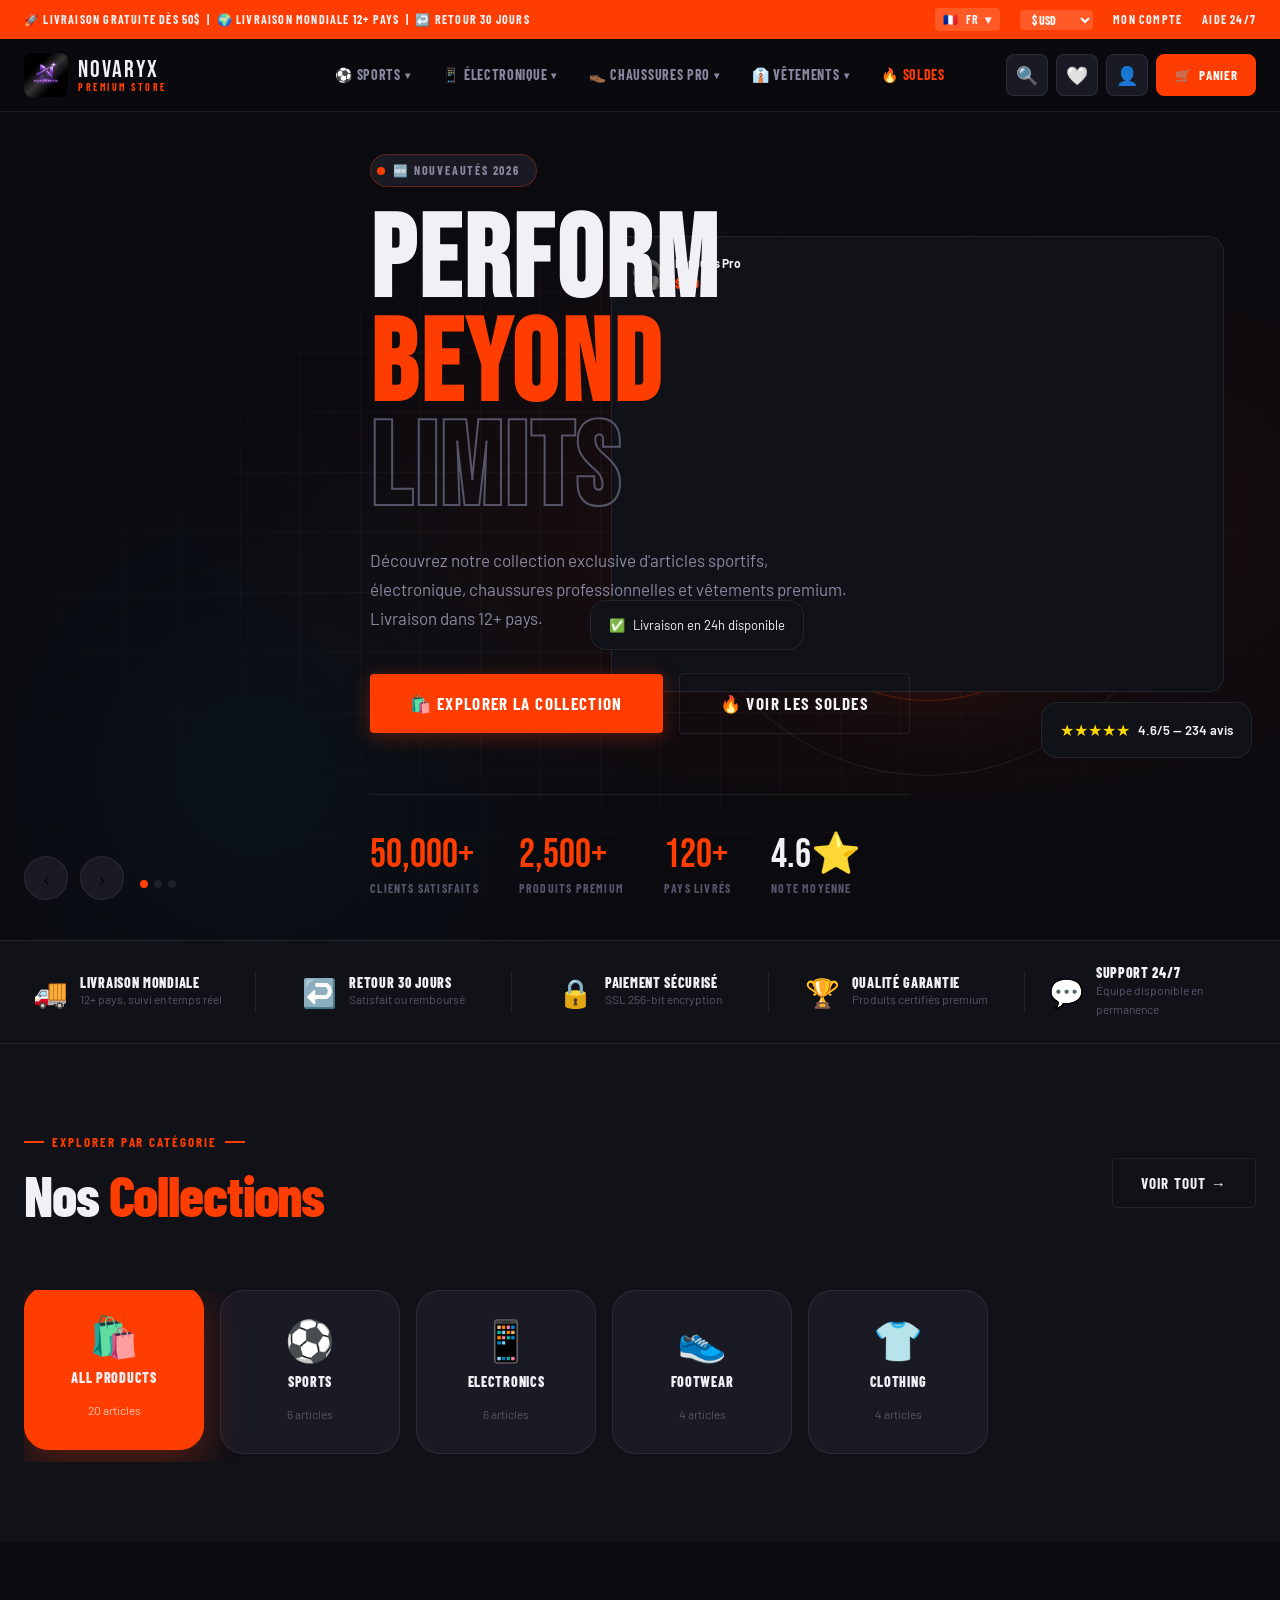
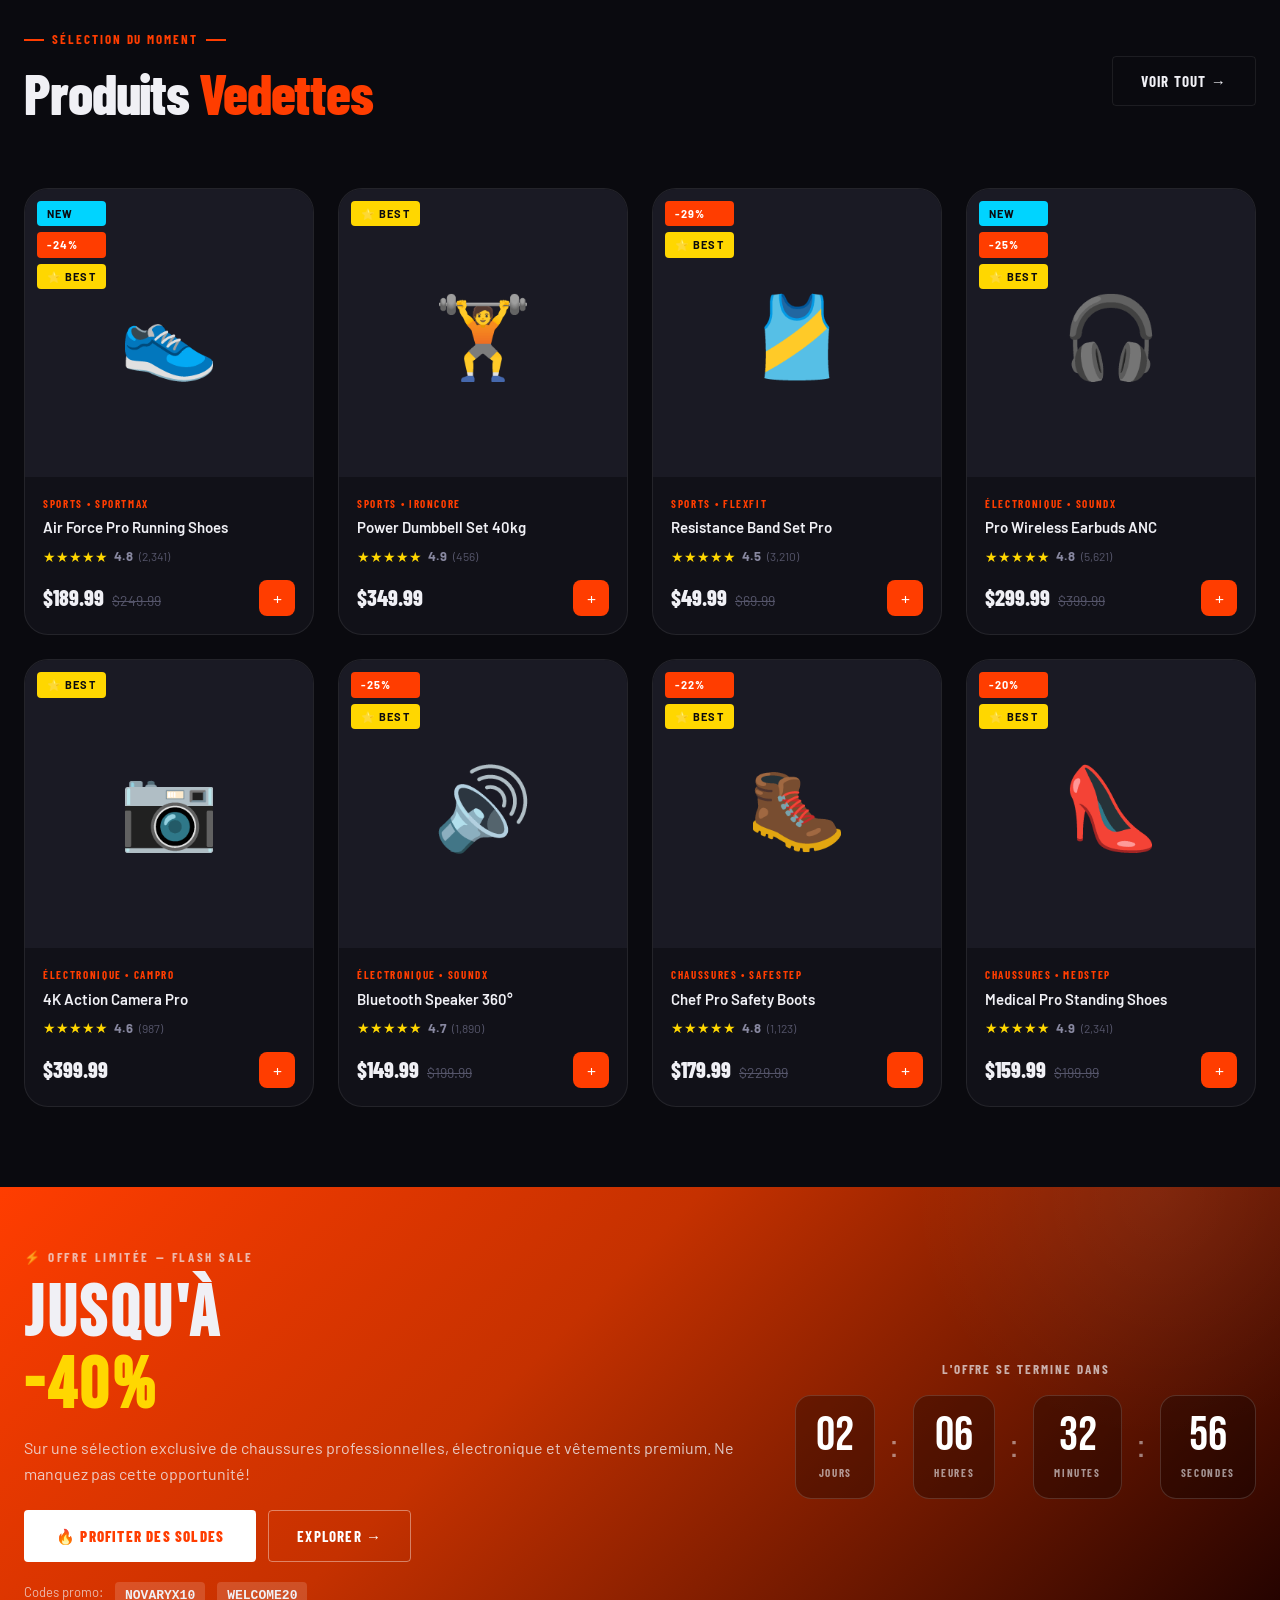
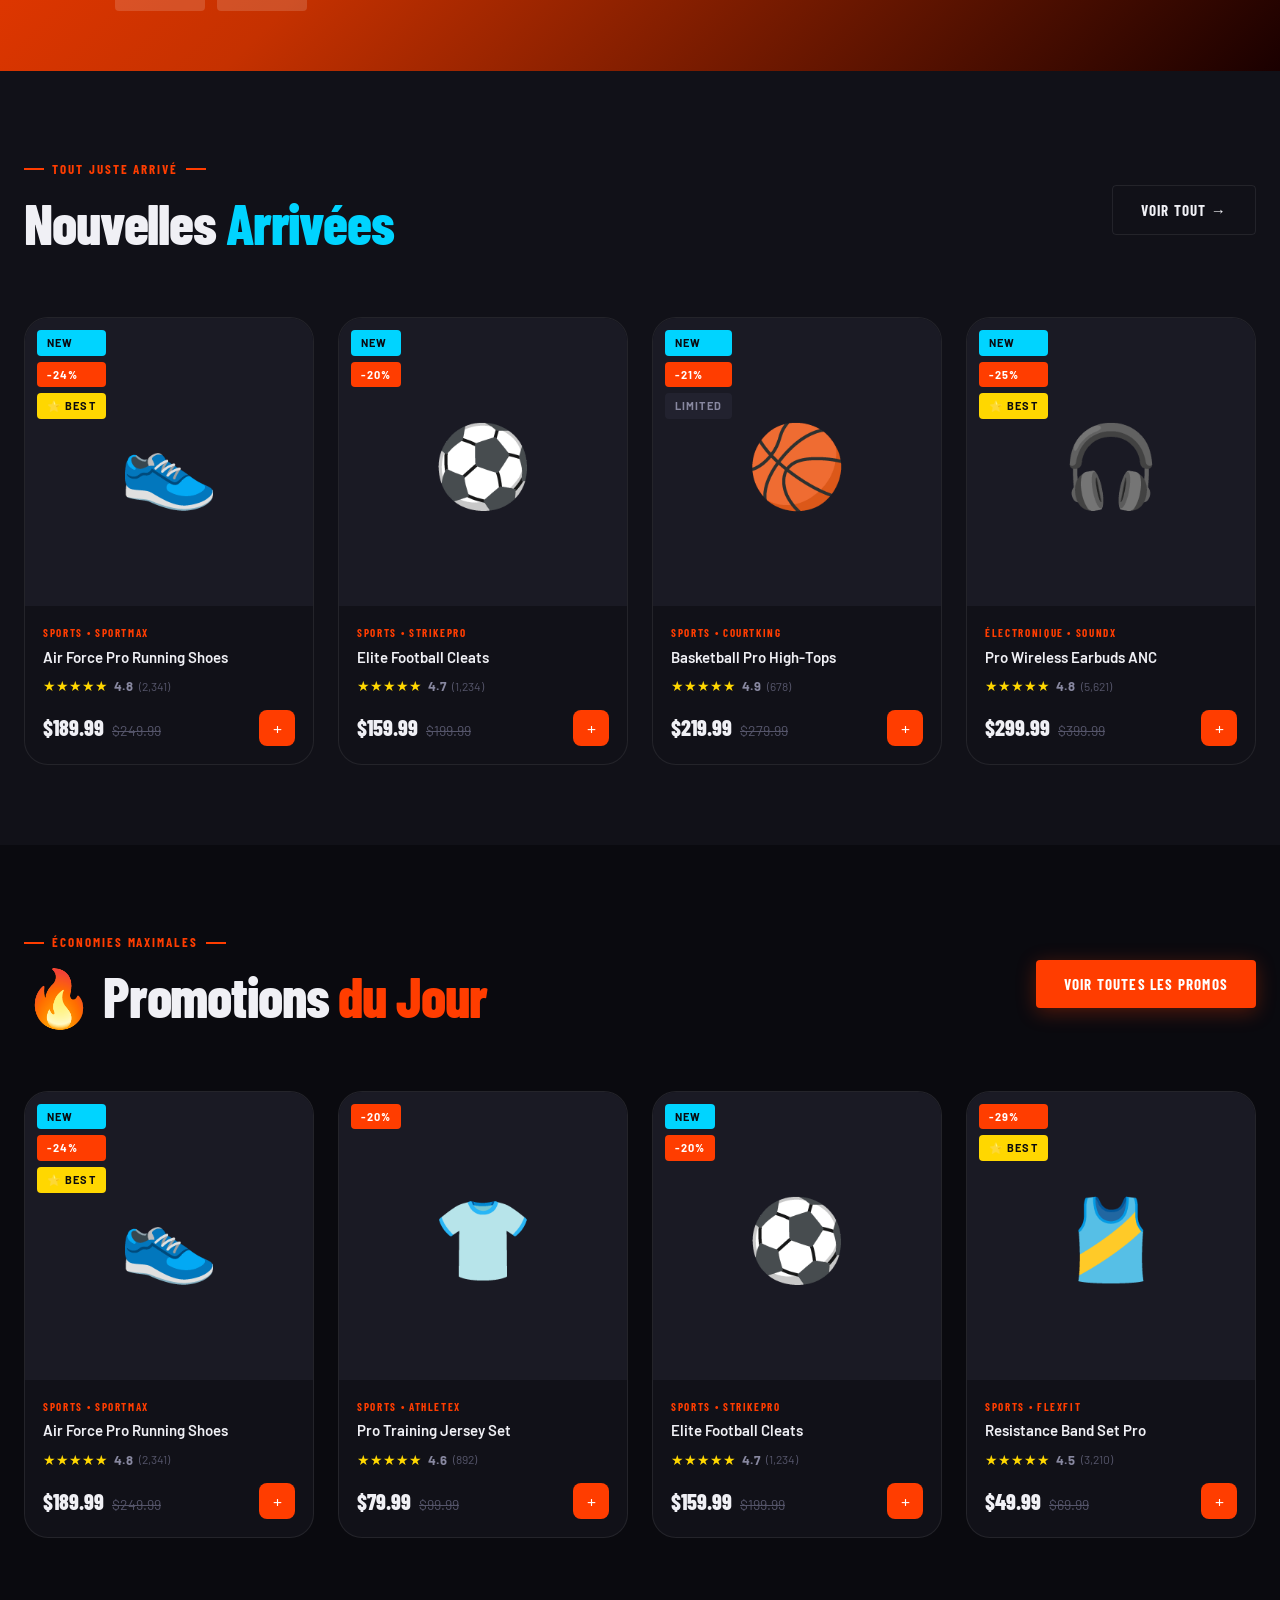
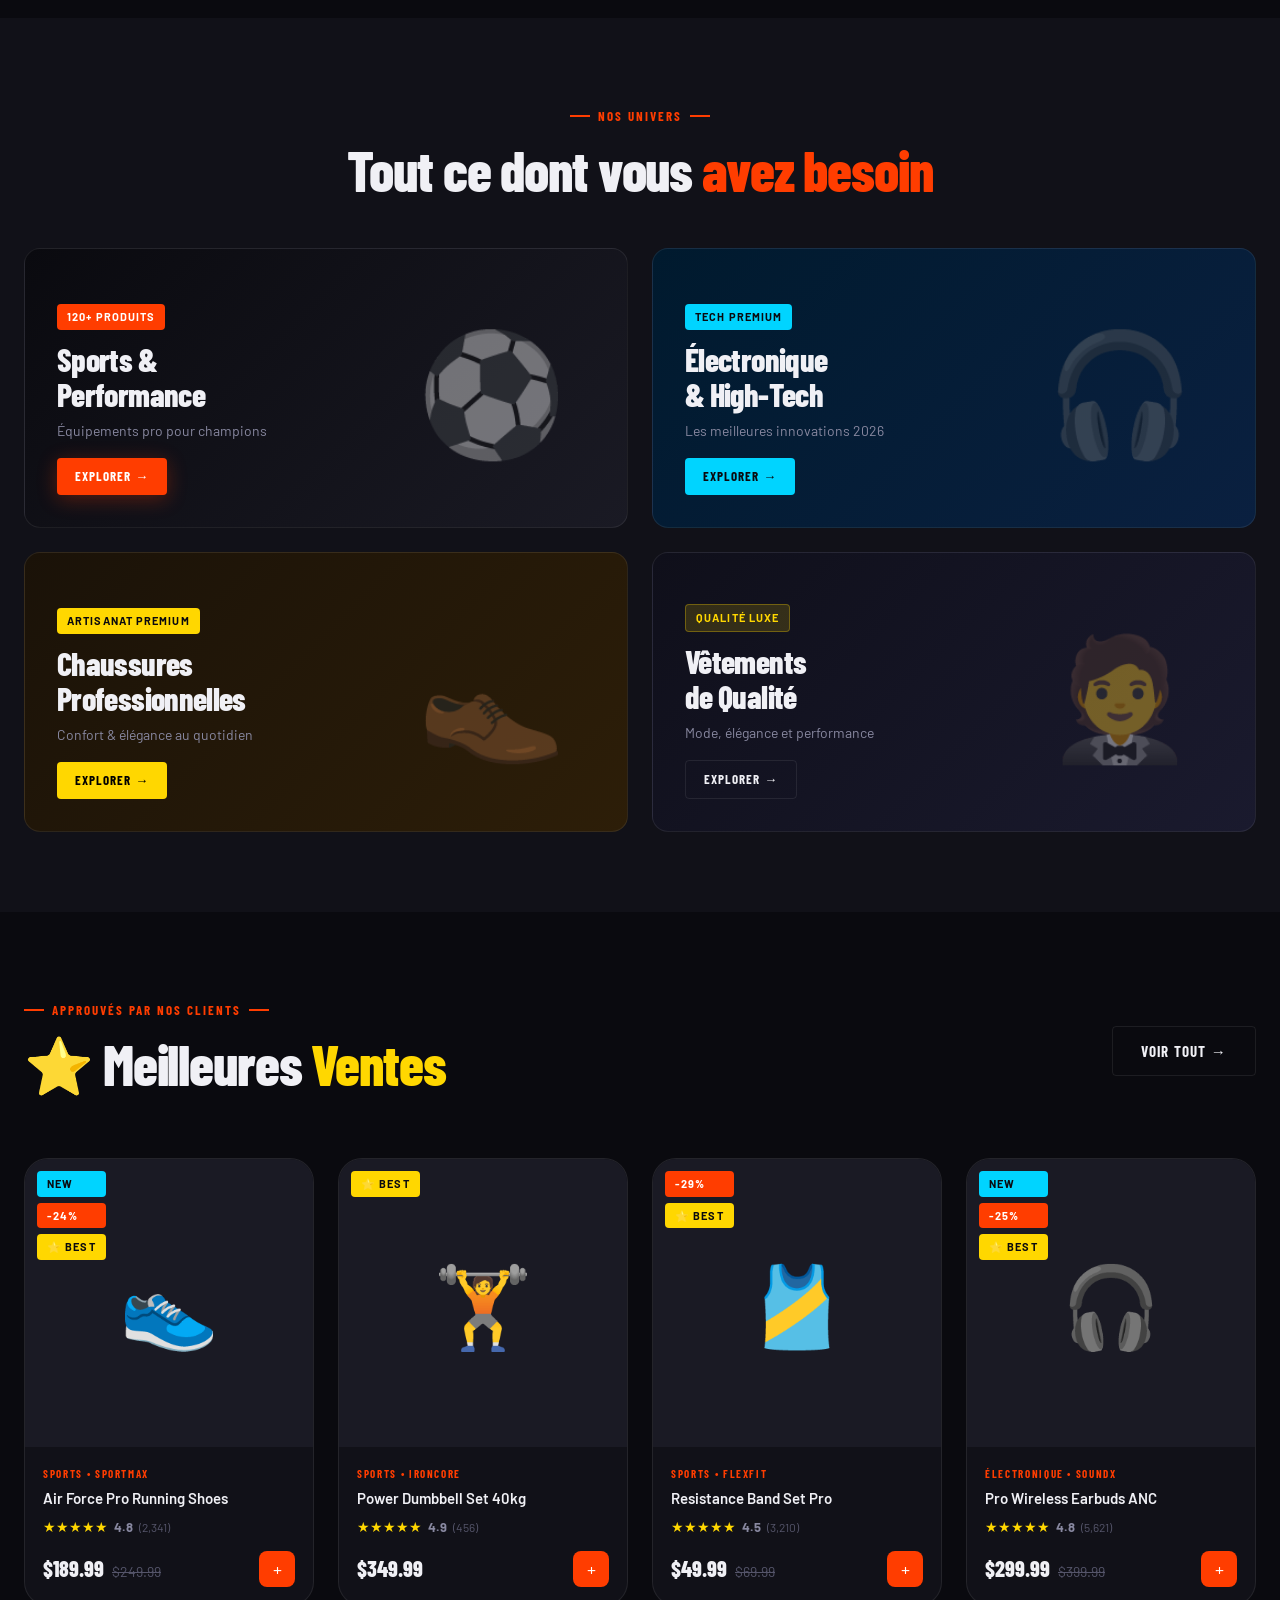
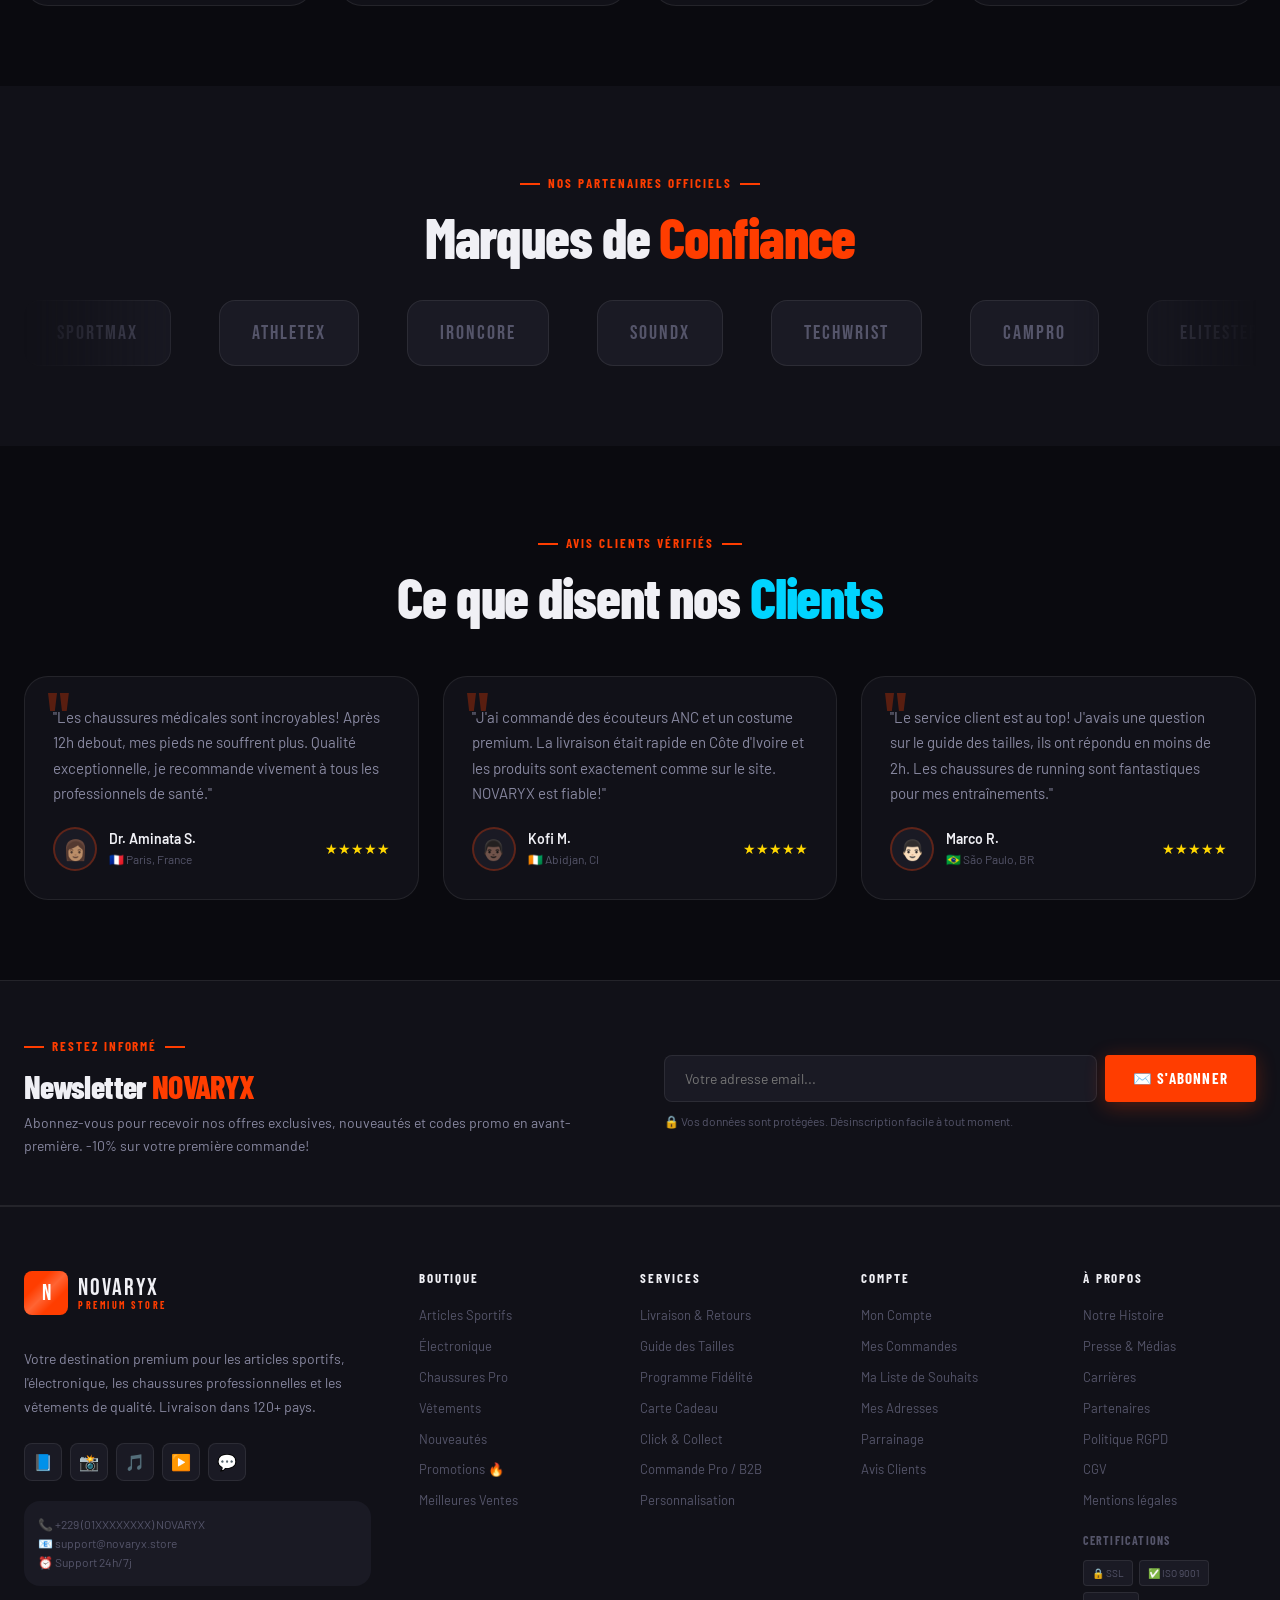
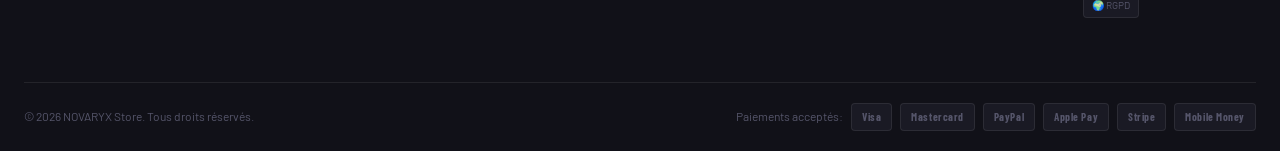
==== index.html @ 26e00777 "premier commit" ====
<!DOCTYPE html>
<html lang="fr">
<head>
  <meta charset="UTF-8">
  <meta name="viewport" content="width=device-width, initial-scale=1.0">
  <title>NOVARYX Store | Sports • Électronique • Chaussures Pro • Mode Premium</title>
  <meta name="description" content="NOVARYX Store - Articles sportifs, électronique, chaussures professionnelles et vêtements de qualité. Livraison mondiale 120+ pays.">
  <link rel="stylesheet" href="css/main.css">
  <link rel="stylesheet" href="css/header.css">
  <link rel="stylesheet" href="css/home.css">
  <link rel="stylesheet" href="css/product.css">
</head>
<body>

<div class="topbar">
  <div class="container">
    <div class="topbar-inner">
      <div class="topbar-left">
        <span>🚀 Livraison gratuite dès 50$ &nbsp;|&nbsp; 🌍 Livraison mondiale 12+ pays &nbsp;|&nbsp; ↩️ Retour 30 jours</span>
      </div>
      <div class="topbar-right">
        <div class="lang-selector" style="cursor:pointer;">
          <span>🇫🇷</span><span>FR</span><span>▾</span>
        </div>
        <select onchange="setCurrency(this.value)" style="background:rgba(255,255,255,0.15);border:none;color:white;font-family:var(--font-condensed);font-size:12px;font-weight:700;padding:2px 8px;border-radius:4px;cursor:pointer;outline:none;">
          <option value="USD">$ USD</option>
          <option value="EUR">€ EUR</option>
          <option value="GBP">£ GBP</option>
          <option value="XOF">CFA XOF</option>
          <option value="NGN">₦ NGN</option>
          <option value="CAD">CA$ CAD</option>
          <option value="AUD">A$ AUD</option>
          <option value="JPY">¥ JPY</option>
        </select>
        <a href="account.html">Mon compte</a>
        <a href="#">Aide 24/7</a>
      </div>
    </div>
  </div>
</div>

<header class="site-header">
  <div class="container">
    <div class="header-inner">
      <a href="index.html" class="logo">
        <div class="logo-icon"> <img src="navaryx-store.png" alt="logo de NOVARYX"></div>
        <div class="logo-text">
          <span class="logo-name">NOVARYX</span>
          <span class="logo-tagline">Premium Store</span>
        </div>
      </a>
      <nav class="main-nav">
        <div class="nav-item">
          <a href="shop.html?cat=sports" class="nav-link">⚽ Sports <span class="arrow">▾</span></a>
          <div class="mega-menu">
            <div class="mega-menu-grid">
              <div class="mega-menu-col">
                <h4>Chaussures Sport</h4>
                <ul>
                  <li><a href="shop.html?cat=sports&q=running">Running & Trail</a></li>
                  <li><a href="shop.html?cat=sports&q=football">Football / Soccer</a></li>
                  <li><a href="shop.html?cat=sports&q=basketball">Basketball</a></li>
                  <li><a href="shop.html?cat=sports&q=tennis">Tennis & Padel</a></li>
                </ul>
              </div>
              <div class="mega-menu-col">
                <h4>Équipements</h4>
                <ul>
                  <li><a href="shop.html?cat=sports&q=gym">Gym & Musculation</a></li>
                  <li><a href="shop.html?cat=sports&q=yoga">Yoga & Pilates</a></li>
                  <li><a href="shop.html?cat=sports&q=cycling">Cyclisme</a></li>
                  <li><a href="shop.html?cat=sports">Tout voir →</a></li>
                </ul>
              </div>
              <div class="mega-menu-featured">
                <span class="badge">NOUVEAU 2026</span>
                <h3>Collection Pro</h3>
                <p>Performance maximale pour champions</p>
                <a href="shop.html?cat=sports" class="btn btn-outline btn-sm" style="color:white;border-color:rgba(255,255,255,0.3);margin-top:10px;display:inline-flex;">Explorer →</a>
              </div>
            </div>
          </div>
        </div>
        <div class="nav-item">
          <a href="shop.html?cat=electronics" class="nav-link">📱 Électronique <span class="arrow">▾</span></a>
          <div class="mega-menu">
            <div class="mega-menu-grid">
              <div class="mega-menu-col">
                <h4>Audio Premium</h4>
                <ul>
                  <li><a href="shop.html?cat=electronics&q=earbuds">Écouteurs ANC</a></li>
                  <li><a href="shop.html?cat=electronics&q=headphones">Casques</a></li>
                  <li><a href="shop.html?cat=electronics&q=speaker">Enceintes BT</a></li>
                </ul>
              </div>
              <div class="mega-menu-col">
                <h4>High-Tech</h4>
                <ul>
                  <li><a href="shop.html?cat=electronics&q=smartwatch">Montres Connectées</a></li>
                  <li><a href="shop.html?cat=electronics&q=drone">Drones FPV</a></li>
                  <li><a href="shop.html?cat=electronics&q=gaming">Gaming</a></li>
                  <li><a href="shop.html?cat=electronics">Voir tout →</a></li>
                </ul>
              </div>
              <div class="mega-menu-featured" style="background:linear-gradient(135deg,#0a84ff,#00D4FF);">
                <span class="badge" style="background:white;color:#0a84ff;">HOT 🔥</span>
                <h3>Tech 2026</h3>
                <p>Les dernières innovations tech</p>
                <a href="shop.html?cat=electronics" class="btn btn-outline btn-sm" style="color:white;border-color:rgba(255,255,255,0.3);margin-top:10px;display:inline-flex;">Explorer →</a>
              </div>
            </div>
          </div>
        </div>
        <div class="nav-item">
          <a href="shop.html?cat=footwear" class="nav-link">👞 Chaussures Pro <span class="arrow">▾</span></a>
          <div class="mega-menu">
            <div class="mega-menu-grid">
              <div class="mega-menu-col">
                <h4>Professionnel</h4>
                <ul>
                  <li><a href="shop.html?cat=footwear&q=medical">Médical / Santé</a></li>
                  <li><a href="shop.html?cat=footwear&q=chef">Chef / Cuisine</a></li>
                  <li><a href="shop.html?cat=footwear&q=safety">Sécurité S1/S3</a></li>
                </ul>
              </div>
              <div class="mega-menu-col">
                <h4>Élégance & Business</h4>
                <ul>
                  <li><a href="shop.html?cat=footwear&q=oxford">Oxford & Derby</a></li>
                  <li><a href="shop.html?cat=footwear&q=loafer">Mocassins</a></li>
                  <li><a href="shop.html?cat=footwear">Voir tout →</a></li>
                </ul>
              </div>
              <div class="mega-menu-featured" style="background:linear-gradient(135deg,#8B7355,#5C4033);">
                <span class="badge" style="background:var(--gold);color:#000;">PREMIUM ✦</span>
                <h3>Cuir Authentique</h3>
                <p>Artisanat et qualité supérieure</p>
                <a href="shop.html?cat=footwear" class="btn btn-outline btn-sm" style="color:white;border-color:rgba(255,255,255,0.3);margin-top:10px;display:inline-flex;">Explorer →</a>
              </div>
            </div>
          </div>
        </div>
        <div class="nav-item">
          <a href="shop.html?cat=clothing" class="nav-link">👔 Vêtements <span class="arrow">▾</span></a>
          <div class="mega-menu">
            <div class="mega-menu-grid">
              <div class="mega-menu-col">
                <h4>Business & Formel</h4>
                <ul>
                  <li><a href="shop.html?cat=clothing&q=suit">Costumes Premium</a></li>
                  <li><a href="shop.html?cat=clothing&q=shirt">Chemises Business</a></li>
                  <li><a href="shop.html?cat=clothing&q=blazer">Blazers</a></li>
                </ul>
              </div>
              <div class="mega-menu-col">
                <h4>Sport & Casual</h4>
                <ul>
                  <li><a href="shop.html?cat=clothing&q=hoodie">Hoodies Cashmere</a></li>
                  <li><a href="shop.html?cat=clothing&q=jacket">Vestes Techniques</a></li>
                  <li><a href="shop.html?cat=clothing">Voir tout →</a></li>
                </ul>
              </div>
              <div class="mega-menu-featured" style="background:linear-gradient(135deg,#1a1a2e,#16213e);">
                <span class="badge" style="background:rgba(255,215,0,0.2);color:gold;border:1px solid gold;">LUXE ✦</span>
                <h3>Mode Haute Gamme</h3>
                <p>Matériaux nobles, finitions parfaites</p>
                <a href="shop.html?cat=clothing" class="btn btn-outline btn-sm" style="color:white;border-color:rgba(255,255,255,0.3);margin-top:10px;display:inline-flex;">Explorer →</a>
              </div>
            </div>
          </div>
        </div>
        <a href="shop.html?tag=sale" class="nav-link" style="color:var(--primary);">🔥 Soldes</a>
      </nav>
      <div class="header-actions">
        <button class="search-btn" id="open-search-btn" title="Rechercher">🔍</button>
        <a href="account.html" class="wishlist-btn" style="position:relative;" title="Favoris">
          🤍<span class="badge-count wishlist-count" style="display:none;background:var(--primary);">0</span>
        </a>
        <a href="account.html" class="account-btn" title="Mon compte">👤</a>
        <button class="cart-btn" id="open-cart-btn">
          🛒 <span>Panier</span>
          <span class="badge-count cart-count" style="display:none;background:white;color:var(--primary);">0</span>
        </button>
        <button class="mobile-toggle" id="mobile-toggle"><span></span><span></span><span></span></button>
      </div>
    </div>
  </div>
</header>

<div class="mobile-menu" id="mobile-menu">
  <nav class="mobile-nav">
    <a href="shop.html?cat=sports" class="mobile-nav-link">⚽ Sports</a>
    <a href="shop.html?cat=electronics" class="mobile-nav-link">📱 Électronique</a>
    <a href="shop.html?cat=footwear" class="mobile-nav-link">👞 Chaussures Pro</a>
    <a href="shop.html?cat=clothing" class="mobile-nav-link">👔 Vêtements</a>
    <a href="shop.html?tag=sale" class="mobile-nav-link" style="color:var(--primary);">🔥 Soldes</a>
    <div style="border-top:1px solid var(--border);margin:8px 0;padding-top:8px;">
      <a href="account.html" class="mobile-nav-link">👤 Mon compte</a>
      <a href="checkout.html" class="mobile-nav-link">🛒 Panier (<span class="cart-count">0</span>)</a>
    </div>
  </nav>
</div>

<div class="search-overlay" id="search-overlay">
  <div class="container">
    <div class="search-bar-inner">
      <div style="display:flex;align-items:center;justify-content:space-between;margin-bottom:16px;">
        <span style="font-family:var(--font-condensed);font-size:13px;font-weight:700;letter-spacing:0.1em;text-transform:uppercase;color:var(--text-muted);">Recherche rapide</span>
        <button id="close-search-btn" style="cursor:pointer;font-size:18px;color:var(--text-muted);">✕</button>
      </div>
      <div class="search-input-wrap">
        <span style="font-size:20px;">🔍</span>
        <input type="text" id="main-search-input" placeholder="Rechercher produits, marques, catégories..." autocomplete="off">
        <kbd style="padding:4px 8px;background:var(--surface-3);border-radius:4px;font-size:11px;color:var(--text-muted);">ESC</kbd>
      </div>
      <div class="search-tags">
        <span style="font-size:12px;color:var(--text-muted);">Tendances:</span>
        <span class="search-tag" onclick="triggerSearch('running')">Running</span>
        <span class="search-tag" onclick="triggerSearch('earbuds')">Earbuds ANC</span>
        <span class="search-tag" onclick="triggerSearch('suit')">Costume Premium</span>
        <span class="search-tag" onclick="triggerSearch('smartwatch')">Smartwatch</span>
        <span class="search-tag" onclick="triggerSearch('basketball')">Basketball</span>
      </div>
      <div id="search-results"></div>
    </div>
  </div>
</div>

<div class="cart-sidebar" id="cart-sidebar">
  <div class="cart-header">
    <h2>🛒 Mon Panier <span style="color:var(--text-muted);font-size:14px;font-weight:400;">(<span class="cart-count">0</span>)</span></h2>
    <button class="cart-close" id="close-cart-btn">✕</button>
  </div>
  <div class="cart-items" id="cart-items-container"></div>
  <div class="cart-footer">
    <div class="cart-total-row"><span class="cart-total-label">Sous-total</span><span class="cart-total-value cart-total-display">--</span></div>
    <div class="cart-total-row"><span class="cart-total-label">Livraison</span><span style="color:var(--success);font-weight:700;font-size:14px;">GRATUITE dès 50$</span></div>
    <div class="divider"></div>
    <div class="cart-total-row cart-grand-total"><span class="cart-total-label">Total estimé</span><span class="cart-total-value cart-total-display">--</span></div>
    <a href="checkout.html" class="btn btn-primary btn-full btn-lg">🔒 Passer la commande</a>
    <a href="shop.html" class="btn btn-ghost btn-full" style="text-align:center;margin-top:8px;">← Continuer les achats</a>
    <div style="display:flex;align-items:center;justify-content:center;gap:8px;margin-top:12px;">
      <span style="font-size:11px;color:var(--text-muted);">🔒 SSL Sécurisé</span>
      <span style="font-size:11px;color:var(--text-muted);">💳 Paiement sécurisé</span>
    </div>
  </div>
</div>
<div class="overlay" id="cart-overlay" style="z-index:999;"></div>
<div class="overlay" id="quickview-overlay" style="z-index:1001;">
  <div class="modal" id="quickview-modal" style="max-width:760px;position:relative;"></div>
</div>
<div class="toast-container" id="toast-container"></div>

<main>
<!-- HERO -->
<section class="hero">
  <div class="hero-bg"></div>
  <div class="hero-grid-bg"></div>
  <div class="container" style="position:relative;z-index:2;">
    <div class="hero-content">
      <div class="hero-eyebrow">
        <span class="dot"></span>
        <span id="hero-badge">🆕 Nouveautés 2026</span>
      </div>
      <h1 class="hero-title display-title" id="hero-title">
        PERFORM<br><span class="line-accent">BEYOND</span><br>
        <span class="line-outline">LIMITS</span>
      </h1>
      <p class="hero-desc" id="hero-desc">Découvrez notre collection exclusive d'articles sportifs, électronique, chaussures professionnelles et vêtements premium. Livraison dans 12+ pays.</p>
      <div class="hero-actions">
        <a href="shop.html" class="btn btn-primary btn-lg" id="hero-cta">🛍️ Explorer la Collection</a>
        <a href="shop.html?tag=sale" class="btn btn-outline btn-lg">🔥 Voir les Soldes</a>
      </div>
      <div class="hero-stats">
        <div class="hero-stat">
          <div class="hero-stat-num"><span data-count="50000">5000</span><span>+</span></div>
          <div class="hero-stat-label">Clients Satisfaits</div>
        </div>
        <div class="hero-stat">
          <div class="hero-stat-num"><span data-count="2500">250</span><span>+</span></div>
          <div class="hero-stat-label">Produits Premium</div>
        </div>
        <div class="hero-stat">
          <div class="hero-stat-num"><span data-count="120">12</span><span>+</span></div>
          <div class="hero-stat-label">Pays Livrés</div>
        </div>
        <div class="hero-stat">
          <div class="hero-stat-num">4.6<span>⭐</span></div>
          <div class="hero-stat-label">Note Moyenne</div>
        </div>
      </div>
    </div>
  </div>
  <div class="hero-visual">
    <div class="hero-product-showcase">
      <div class="hero-circle hero-circle-1"></div>
      <div class="hero-circle hero-circle-2"></div>
      <div class="hero-main-product" id="hero-emoji">👟</div>
      <div class="hero-floating-card" style="top:15%;right:8%;">
        <div style="display:flex;align-items:center;gap:10px;">
          <span style="font-size:28px;">🎧</span>
          <div>
            <div style="font-size:12px;font-weight:700;">Earbuds Pro</div>
            <div style="font-size:13px;color:var(--primary);font-family:var(--font-condensed);font-weight:800;">$299</div>
          </div>
        </div>
      </div>
      <div class="hero-floating-card" style="bottom:22%;right:4%;">
        <div style="display:flex;align-items:center;gap:8px;">
          <span style="color:var(--gold);">★★★★★</span>
          <span style="font-size:13px;font-weight:600;">4.6/5 — 234 avis</span>
        </div>
      </div>
      <div class="hero-floating-card" style="bottom:35%;left:2%;">
        <div style="display:flex;align-items:center;gap:8px;font-size:13px;">
          <span style="color:var(--success);">✅</span>
          <span>Livraison en 24h disponible</span>
        </div>
      </div>
    </div>
  </div>
  <!-- Hero nav buttons -->
  <button id="hero-prev" style="position:absolute;left:24px;bottom:40px;z-index:3;width:44px;height:44px;background:var(--surface-2);border:1px solid var(--border);border-radius:50%;cursor:pointer;font-size:20px;display:flex;align-items:center;justify-content:center;transition:var(--transition);" onmouseover="this.style.background='var(--primary)'" onmouseout="this.style.background='var(--surface-2)'">‹</button>
  <button id="hero-next" style="position:absolute;left:80px;bottom:40px;z-index:3;width:44px;height:44px;background:var(--surface-2);border:1px solid var(--border);border-radius:50%;cursor:pointer;font-size:20px;display:flex;align-items:center;justify-content:center;transition:var(--transition);" onmouseover="this.style.background='var(--primary)'" onmouseout="this.style.background='var(--surface-2)'">›</button>
  <div style="position:absolute;left:140px;bottom:52px;z-index:3;display:flex;gap:6px;">
    <span class="hero-dot" style="width:8px;height:8px;border-radius:50%;background:var(--primary);cursor:pointer;"></span>
    <span class="hero-dot" style="width:8px;height:8px;border-radius:50%;background:var(--border);cursor:pointer;"></span>
    <span class="hero-dot" style="width:8px;height:8px;border-radius:50%;background:var(--border);cursor:pointer;"></span>
  </div>
</section>

<!-- TRUST BAR -->
<div class="trust-bar">
  <div class="container">
    <div class="trust-items">
      <div class="trust-item">
        <span class="trust-icon">🚚</span>
        <div class="trust-text"><h4>Livraison Mondiale</h4><p>12+ pays, suivi en temps réel</p></div>
      </div>
      <div class="trust-divider"></div>
      <div class="trust-item">
        <span class="trust-icon">↩️</span>
        <div class="trust-text"><h4>Retour 30 Jours</h4><p>Satisfait ou remboursé</p></div>
      </div>
      <div class="trust-divider"></div>
      <div class="trust-item">
        <span class="trust-icon">🔒</span>
        <div class="trust-text"><h4>Paiement Sécurisé</h4><p>SSL 256-bit encryption</p></div>
      </div>
      <div class="trust-divider"></div>
      <div class="trust-item">
        <span class="trust-icon">🏆</span>
        <div class="trust-text"><h4>Qualité Garantie</h4><p>Produits certifiés premium</p></div>
      </div>
      <div class="trust-divider"></div>
      <div class="trust-item">
        <span class="trust-icon">💬</span>
        <div class="trust-text"><h4>Support 24/7</h4><p>Équipe disponible en permanence</p></div>
      </div>
    </div>
  </div>
</div>

<!-- CATEGORIES -->
<section class="section categories-section">
  <div class="container">
    <div class="section-header flex-between">
      <div>
        <div class="section-eyebrow">Explorer par catégorie</div>
        <h2 class="section-title">Nos <span style="color:var(--primary);">Collections</span></h2>
      </div>
      <a href="shop.html" class="btn btn-outline">Voir tout →</a>
    </div>
    <div class="categories-track" id="categories-track"></div>
  </div>
</section>

<!-- FEATURED PRODUCTS -->
<section class="section" style="background:var(--secondary);">
  <div class="container">
    <div class="section-header flex-between">
      <div>
        <div class="section-eyebrow">Sélection du moment</div>
        <h2 class="section-title">Produits <span style="color:var(--primary);">Vedettes</span></h2>
      </div>
      <a href="shop.html" class="btn btn-outline">Voir tout →</a>
    </div>
    <div id="featured-products" class="grid grid-4"></div>
  </div>
</section>

<!-- PROMO BANNER -->
<section class="promo-banner">
  <div class="container">
    <div class="promo-content">
      <div>
        <div class="promo-eyebrow">⚡ Offre Limitée — Flash Sale</div>
        <h2 class="promo-title display-title">JUSQU'À<br><span style="color:var(--gold);">-40%</span></h2>
        <p class="promo-desc">Sur une sélection exclusive de chaussures professionnelles, électronique et vêtements premium. Ne manquez pas cette opportunité!</p>
        <div style="display:flex;gap:12px;margin-top:24px;flex-wrap:wrap;">
          <a href="shop.html?tag=sale" class="btn" style="background:white;color:var(--primary);font-family:var(--font-condensed);font-weight:800;font-size:15px;padding:14px 32px;">🔥 Profiter des Soldes</a>
          <a href="shop.html" class="btn btn-outline" style="color:white;border-color:rgba(255,255,255,0.4);">Explorer →</a>
        </div>
        <div style="margin-top:20px;display:flex;gap:12px;flex-wrap:wrap;">
          <span style="font-size:13px;opacity:0.7;">Codes promo: </span>
          <code style="padding:4px 10px;background:rgba(255,255,255,0.15);border-radius:4px;font-size:13px;font-weight:700;">NOVARYX10</code>
          <code style="padding:4px 10px;background:rgba(255,255,255,0.15);border-radius:4px;font-size:13px;font-weight:700;">WELCOME20</code>
        </div>
      </div>
      <div data-countdown style="text-align:center;">
        <div style="font-family:var(--font-condensed);font-size:13px;font-weight:700;letter-spacing:0.15em;text-transform:uppercase;opacity:0.7;margin-bottom:16px;">L'offre se termine dans</div>
        <div class="countdown">
          <div class="countdown-unit"><div class="countdown-num countdown-days">02</div><div class="countdown-label">Jours</div></div>
          <span class="countdown-sep">:</span>
          <div class="countdown-unit"><div class="countdown-num countdown-hours">06</div><div class="countdown-label">Heures</div></div>
          <span class="countdown-sep">:</span>
          <div class="countdown-unit"><div class="countdown-num countdown-mins">33</div><div class="countdown-label">Minutes</div></div>
          <span class="countdown-sep">:</span>
          <div class="countdown-unit"><div class="countdown-num countdown-secs">00</div><div class="countdown-label">Secondes</div></div>
        </div>
      </div>
    </div>
  </div>
</section>

<!-- NEW ARRIVALS -->
<section class="section" style="background:var(--surface);">
  <div class="container">
    <div class="section-header flex-between">
      <div>
        <div class="section-eyebrow">Tout juste arrivé</div>
        <h2 class="section-title">Nouvelles <span style="color:var(--accent);">Arrivées</span></h2>
      </div>
      <a href="shop.html?tag=new" class="btn btn-outline">Voir tout →</a>
    </div>
    <div id="new-arrivals" class="grid grid-4"></div>
  </div>
</section>

<!-- FLASH SALE -->
<section class="section" style="background:var(--secondary);">
  <div class="container">
    <div class="section-header flex-between">
      <div>
        <div class="section-eyebrow">Économies maximales</div>
        <h2 class="section-title">🔥 Promotions <span style="color:var(--primary);">du Jour</span></h2>
      </div>
      <a href="shop.html?tag=sale" class="btn btn-primary">Voir toutes les promos</a>
    </div>
    <div id="flash-sale-products" class="grid grid-4"></div>
  </div>
</section>

<!-- 4 CATEGORY GRID -->
<section class="section" style="background:var(--surface);">
  <div class="container">
    <div class="section-header text-center" style="max-width:600px;margin:0 auto 48px;">
      <div class="section-eyebrow">Nos univers</div>
      <h2 class="section-title">Tout ce dont vous <span style="color:var(--primary);">avez besoin</span></h2>
    </div>
    <div class="grid grid-2" style="gap:24px;">
      <a href="shop.html?cat=sports" class="card" style="position:relative;overflow:hidden;min-height:280px;display:flex;align-items:flex-end;padding:32px;background:linear-gradient(135deg,#0a0a0f,#1a1a24);text-decoration:none;">
        <span style="position:absolute;top:50%;right:10%;transform:translateY(-50%);font-size:120px;opacity:0.4;">⚽</span>
        <div style="position:relative;z-index:2;">
          <span class="badge badge-primary" style="margin-bottom:12px;">120+ Produits</span>
          <h3 style="font-size:32px;margin-bottom:8px;">Sports & <br>Performance</h3>
          <p style="color:var(--text-secondary);font-size:14px;">Équipements pro pour champions</p>
          <span class="btn btn-primary btn-sm" style="margin-top:16px;display:inline-flex;">Explorer →</span>
        </div>
      </a>
      <a href="shop.html?cat=electronics" class="card" style="position:relative;overflow:hidden;min-height:280px;display:flex;align-items:flex-end;padding:32px;background:linear-gradient(135deg,#001a2e,#0a2040);text-decoration:none;">
        <span style="position:absolute;top:50%;right:10%;transform:translateY(-50%);font-size:120px;opacity:0.4;">🎧</span>
        <div style="position:relative;z-index:2;">
          <span class="badge badge-accent" style="margin-bottom:12px;">Tech Premium</span>
          <h3 style="font-size:32px;margin-bottom:8px;">Électronique<br>& High-Tech</h3>
          <p style="color:var(--text-secondary);font-size:14px;">Les meilleures innovations 2026</p>
          <span class="btn btn-accent btn-sm" style="margin-top:16px;display:inline-flex;">Explorer →</span>
        </div>
      </a>
      <a href="shop.html?cat=footwear" class="card" style="position:relative;overflow:hidden;min-height:280px;display:flex;align-items:flex-end;padding:32px;background:linear-gradient(135deg,#1a1208,#2d1e08);text-decoration:none;">
        <span style="position:absolute;top:50%;right:10%;transform:translateY(-50%);font-size:120px;opacity:0.4;">👞</span>
        <div style="position:relative;z-index:2;">
          <span class="badge badge-gold" style="margin-bottom:12px;">Artisanat Premium</span>
          <h3 style="font-size:32px;margin-bottom:8px;">Chaussures<br>Professionnelles</h3>
          <p style="color:var(--text-secondary);font-size:14px;">Confort & élégance au quotidien</p>
          <span class="btn btn-sm" style="margin-top:16px;display:inline-flex;background:var(--gold);color:#000;">Explorer →</span>
        </div>
      </a>
      <a href="shop.html?cat=clothing" class="card" style="position:relative;overflow:hidden;min-height:280px;display:flex;align-items:flex-end;padding:32px;background:linear-gradient(135deg,#0f0f1a,#1a1a2e);text-decoration:none;">
        <span style="position:absolute;top:50%;right:10%;transform:translateY(-50%);font-size:120px;opacity:0.4;">🤵</span>
        <div style="position:relative;z-index:2;">
          <span class="badge" style="background:rgba(255,215,0,0.15);color:var(--gold);border:1px solid rgba(255,215,0,0.3);margin-bottom:12px;">Qualité Luxe</span>
          <h3 style="font-size:32px;margin-bottom:8px;">Vêtements<br>de Qualité</h3>
          <p style="color:var(--text-secondary);font-size:14px;">Mode, élégance et performance</p>
          <span class="btn btn-outline btn-sm" style="margin-top:16px;display:inline-flex;">Explorer →</span>
        </div>
      </a>
    </div>
  </div>
</section>

<!-- BESTSELLERS -->
<section class="section" style="background:var(--secondary);">
  <div class="container">
    <div class="section-header flex-between">
      <div>
        <div class="section-eyebrow">Approuvés par nos clients</div>
        <h2 class="section-title">⭐ Meilleures <span style="color:var(--gold);">Ventes</span></h2>
      </div>
      <a href="shop.html?tag=bestseller" class="btn btn-outline">Voir tout →</a>
    </div>
    <div id="bestsellers-products" class="grid grid-4"></div>
  </div>
</section>

<!-- BRANDS -->
<section class="section brands-section">
  <div class="container">
    <div class="section-header text-center" style="margin-bottom:32px;">
      <div class="section-eyebrow">Nos partenaires officiels</div>
      <h2 class="section-title">Marques de <span style="color:var(--primary);">Confiance</span></h2>
    </div>
    <div class="brands-track">
      <div class="brands-inner"></div>
    </div>
  </div>
</section>

<!-- TESTIMONIALS -->
<section class="section testimonials-section">
  <div class="container">
    <div class="section-header text-center" style="max-width:500px;margin:0 auto 48px;">
      <div class="section-eyebrow">Avis clients vérifiés</div>
      <h2 class="section-title">Ce que disent nos <span style="color:var(--accent);">Clients</span></h2>
    </div>
    <div class="grid grid-3">
      <div class="testimonial-card reveal">
        <div class="testimonial-quote">"Les chaussures médicales sont incroyables! Après 12h debout, mes pieds ne souffrent plus. Qualité exceptionnelle, je recommande vivement à tous les professionnels de santé."</div>
        <div class="testimonial-author">
          <div class="author-avatar">👩🏽</div>
          <div>
            <div class="author-name">Dr. Aminata S.</div>
            <div class="author-location">🇫🇷 Paris, France</div>
          </div>
          <div class="stars" style="margin-left:auto;">★★★★★</div>
        </div>
      </div>
      <div class="testimonial-card reveal">
        <div class="testimonial-quote">"J'ai commandé des écouteurs ANC et un costume premium. La livraison était rapide en Côte d'Ivoire et les produits sont exactement comme sur le site. NOVARYX est fiable!"</div>
        <div class="testimonial-author">
          <div class="author-avatar">👨🏿</div>
          <div>
            <div class="author-name">Kofi M.</div>
            <div class="author-location">🇨🇮 Abidjan, CI</div>
          </div>
          <div class="stars" style="margin-left:auto;">★★★★★</div>
        </div>
      </div>
      <div class="testimonial-card reveal">
        <div class="testimonial-quote">"Le service client est au top! J'avais une question sur le guide des tailles, ils ont répondu en moins de 2h. Les chaussures de running sont fantastiques pour mes entraînements."</div>
        <div class="testimonial-author">
          <div class="author-avatar">👨🏻</div>
          <div>
            <div class="author-name">Marco R.</div>
            <div class="author-location">🇧🇷 São Paulo, BR</div>
          </div>
          <div class="stars" style="margin-left:auto;">★★★★★</div>
        </div>
      </div>
    </div>
  </div>
</section>

<!-- NEWSLETTER -->
<section class="newsletter-section section-sm">
  <div class="container">
    <div class="newsletter-inner">
      <div>
        <div class="section-eyebrow">Restez informé</div>
        <h2 style="font-size:32px;margin-bottom:8px;">Newsletter <span style="color:var(--primary);">NOVARYX</span></h2>
        <p style="color:var(--text-secondary);font-size:14px;">Abonnez-vous pour recevoir nos offres exclusives, nouveautés et codes promo en avant-première. -10% sur votre première commande!</p>
      </div>
      <div>
        <form class="newsletter-form" id="newsletter-form">
          <input type="email" placeholder="Votre adresse email..." required>
          <button type="submit" class="btn btn-primary">✉️ S'abonner</button>
        </form>
        <p style="font-size:12px;color:var(--text-muted);margin-top:10px;">🔒 Vos données sont protégées. Désinscription facile à tout moment.</p>
      </div>
    </div>
  </div>
</section>

</main>


<footer class="site-footer">
  <div class="container">
    <div class="footer-main">
      <div class="footer-brand">
        <a href="index.html" class="logo" style="margin-bottom:16px;display:inline-flex;">
          <div class="logo-icon">N</div>
          <div class="logo-text">
            <span class="logo-name">NOVARYX</span>
            <span class="logo-tagline">Premium Store</span>
          </div>
        </a>
        <p>Votre destination premium pour les articles sportifs, l'électronique, les chaussures professionnelles et les vêtements de qualité. Livraison dans 120+ pays.</p>
        <div class="social-links">
          <div class="social-link" title="Facebook">📘</div>
          <div class="social-link" title="Instagram">📸</div>
          <div class="social-link" title="TikTok">🎵</div>
          <div class="social-link" title="YouTube">▶️</div>
          <div class="social-link" title="WhatsApp">💬</div>
        </div>
        <div style="margin-top:20px;padding:14px;background:var(--surface-2);border-radius:var(--radius-lg);font-size:12px;color:var(--text-muted);">
          📞 +229 (01XXXXXXXX) NOVARYX<br>
          📧 support@novaryx.store<br>
          ⏰ Support 24h/7j
        </div>
      </div>
      <div class="footer-col">
        <h4>Boutique</h4>
        <div class="footer-links">
          <a href="shop.html?cat=sports">Articles Sportifs</a>
          <a href="shop.html?cat=electronics">Électronique</a>
          <a href="shop.html?cat=footwear">Chaussures Pro</a>
          <a href="shop.html?cat=clothing">Vêtements</a>
          <a href="shop.html?tag=new">Nouveautés</a>
          <a href="shop.html?tag=sale">Promotions 🔥</a>
          <a href="shop.html?tag=bestseller">Meilleures Ventes</a>
        </div>
      </div>
      <div class="footer-col">
        <h4>Services</h4>
        <div class="footer-links">
          <a href="#">Livraison & Retours</a>
          <a href="#">Guide des Tailles</a>
          <a href="#">Programme Fidélité</a>
          <a href="#">Carte Cadeau</a>
          <a href="#">Click & Collect</a>
          <a href="#">Commande Pro / B2B</a>
          <a href="#">Personnalisation</a>
        </div>
      </div>
      <div class="footer-col">
        <h4>Compte</h4>
        <div class="footer-links">
          <a href="account.html">Mon Compte</a>
          <a href="account.html">Mes Commandes</a>
          <a href="account.html">Ma Liste de Souhaits</a>
          <a href="account.html">Mes Adresses</a>
          <a href="#">Parrainage</a>
          <a href="#">Avis Clients</a>
        </div>
      </div>
      <div class="footer-col">
        <h4>À propos</h4>
        <div class="footer-links">
          <a href="#">Notre Histoire</a>
          <a href="#">Presse & Médias</a>
          <a href="#">Carrières</a>
          <a href="#">Partenaires</a>
          <a href="#">Politique RGPD</a>
          <a href="#">CGV</a>
          <a href="#">Mentions légales</a>
        </div>
        <div style="margin-top:20px;">
          <div style="font-family:var(--font-condensed);font-size:12px;font-weight:700;letter-spacing:0.1em;text-transform:uppercase;color:var(--text-muted);margin-bottom:10px;">Certifications</div>
          <div style="display:flex;gap:6px;flex-wrap:wrap;">
            <span style="padding:4px 8px;background:var(--surface-2);border:1px solid var(--border);border-radius:4px;font-size:10px;color:var(--text-muted);">🔒 SSL</span>
            <span style="padding:4px 8px;background:var(--surface-2);border:1px solid var(--border);border-radius:4px;font-size:10px;color:var(--text-muted);">✅ ISO 9001</span>
            <span style="padding:4px 8px;background:var(--surface-2);border:1px solid var(--border);border-radius:4px;font-size:10px;color:var(--text-muted);">🌍 RGPD</span>
          </div>
        </div>
      </div>
    </div>
  </div>
  <div class="container">
    <div class="footer-bottom">
      <span>© 2026 NOVARYX Store. Tous droits réservés.</span>
      <div class="payment-methods">
        <span style="font-size:12px;color:var(--text-muted);">Paiements acceptés:</span>
        <span class="payment-badge">Visa</span>
        <span class="payment-badge">Mastercard</span>
        <span class="payment-badge">PayPal</span>
        <span class="payment-badge">Apple Pay</span>
        <span class="payment-badge">Stripe</span>
        <span class="payment-badge">Mobile Money</span>
      </div>
    </div>
  </div>
</footer>

<script src="js/main.js"></script>
<script src="js/home.js"></script>
<script>
function triggerSearch(term) {
  const inp = document.getElementById('main-search-input');
  if (inp) { inp.value = term; inp.dispatchEvent(new Event('input')); openSearch(); }
}
</script>
</body>
</html>
---- css/main.css ----
/* ============================================
   NOVARYX STORE - Main Stylesheet
   Design System & Global Styles
============================================ */

@import url('https://fonts.googleapis.com/css2?family=Bebas+Neue&family=Barlow:ital,wght@0,300;0,400;0,500;0,600;0,700;1,300&family=Barlow+Condensed:wght@400;600;700;800&display=swap');

/* ---- CSS Variables ---- */
:root {
  --primary: #FF3D00;
  --primary-dark: #c53100;
  --primary-glow: rgba(255,61,0,0.3);
  --secondary: #0a0a0f;
  --accent: #00D4FF;
  --accent-glow: rgba(0,212,255,0.2);
  --gold: #FFD700;
  --surface: #111118;
  --surface-2: #1a1a24;
  --surface-3: #22222f;
  --border: rgba(255,255,255,0.08);
  --border-accent: rgba(255,61,0,0.3);
  --text-primary: #f0f0f5;
  --text-secondary: #8888a0;
  --text-muted: #55556a;
  --success: #00E676;
  --warning: #FFC107;
  --error: #FF5252;
  --radius-sm: 4px;
  --radius-md: 8px;
  --radius-lg: 16px;
  --radius-xl: 24px;
  --shadow-card: 0 4px 24px rgba(0,0,0,0.4);
  --shadow-glow: 0 0 40px var(--primary-glow);
  --transition: all 0.3s cubic-bezier(0.4,0,0.2,1);
  --font-display: 'Bebas Neue', sans-serif;
  --font-condensed: 'Barlow Condensed', sans-serif;
  --font-body: 'Barlow', sans-serif;
}

/* ---- Reset & Base ---- */
*, *::before, *::after { box-sizing: border-box; margin: 0; padding: 0; }

html { scroll-behavior: smooth; font-size: 16px; }

body {
  font-family: var(--font-body);
  background-color: var(--secondary);
  color: var(--text-primary);
  line-height: 1.6;
  overflow-x: hidden;
}

a { color: inherit; text-decoration: none; transition: var(--transition); }
img { max-width: 100%; height: auto; display: block; }
ul, ol { list-style: none; }
button { font-family: var(--font-body); cursor: pointer; border: none; background: none; }
input, select, textarea { font-family: var(--font-body); }

/* ---- Scrollbar ---- */
::-webkit-scrollbar { width: 6px; }
::-webkit-scrollbar-track { background: var(--secondary); }
::-webkit-scrollbar-thumb { background: var(--primary); border-radius: 3px; }

/* ---- Typography ---- */
h1, h2, h3, h4, h5 { font-family: var(--font-condensed); font-weight: 800; letter-spacing: -0.02em; line-height: 1.1; }

.display-title {
  font-family: var(--font-display);
  letter-spacing: 0.05em;
  line-height: 1;
}

.text-primary-color { color: var(--primary); }
.text-accent { color: var(--accent); }
.text-gold { color: var(--gold); }
.text-muted { color: var(--text-secondary); }

/* ---- Layout ---- */
.container {
  max-width: 1400px;
  margin: 0 auto;
  padding: 0 24px;
}

.section { padding: 80px 0; }
.section-sm { padding: 48px 0; }

.grid { display: grid; gap: 24px; }
.grid-2 { grid-template-columns: repeat(2, 1fr); }
.grid-3 { grid-template-columns: repeat(3, 1fr); }
.grid-4 { grid-template-columns: repeat(4, 1fr); }
.grid-5 { grid-template-columns: repeat(5, 1fr); }

.flex { display: flex; align-items: center; }
.flex-center { display: flex; align-items: center; justify-content: center; }
.flex-between { display: flex; align-items: center; justify-content: space-between; }
.flex-col { display: flex; flex-direction: column; }
.gap-1 { gap: 8px; }
.gap-2 { gap: 16px; }
.gap-3 { gap: 24px; }
.gap-4 { gap: 32px; }

/* ---- Buttons ---- */
.btn {
  display: inline-flex;
  align-items: center;
  justify-content: center;
  gap: 8px;
  padding: 12px 28px;
  border-radius: var(--radius-sm);
  font-family: var(--font-condensed);
  font-size: 15px;
  font-weight: 700;
  letter-spacing: 0.08em;
  text-transform: uppercase;
  transition: var(--transition);
  position: relative;
  overflow: hidden;
}

.btn::before {
  content: '';
  position: absolute;
  inset: 0;
  background: rgba(255,255,255,0.1);
  transform: translateX(-100%);
  transition: transform 0.3s ease;
}

.btn:hover::before { transform: translateX(0); }

.btn-primary {
  background: var(--primary);
  color: white;
  box-shadow: 0 4px 20px var(--primary-glow);
}

.btn-primary:hover {
  background: var(--primary-dark);
  transform: translateY(-2px);
  box-shadow: 0 8px 32px var(--primary-glow);
}

.btn-outline {
  background: transparent;
  color: var(--text-primary);
  border: 1px solid var(--border);
}

.btn-outline:hover {
  border-color: var(--primary);
  color: var(--primary);
}

.btn-accent {
  background: var(--accent);
  color: var(--secondary);
}

.btn-accent:hover {
  filter: brightness(1.1);
  transform: translateY(-2px);
}

.btn-ghost {
  background: var(--surface-2);
  color: var(--text-primary);
}

.btn-ghost:hover { background: var(--surface-3); }

.btn-icon {
  width: 42px;
  height: 42px;
  padding: 0;
  border-radius: var(--radius-md);
  background: var(--surface-2);
  border: 1px solid var(--border);
  font-size: 18px;
}

.btn-icon:hover {
  background: var(--primary);
  border-color: var(--primary);
  color: white;
}

.btn-sm { padding: 8px 18px; font-size: 13px; }
.btn-lg { padding: 16px 40px; font-size: 17px; }
.btn-full { width: 100%; }

/* ---- Cards ---- */
.card {
  background: var(--surface);
  border: 1px solid var(--border);
  border-radius: var(--radius-lg);
  overflow: hidden;
  transition: var(--transition);
}

.card:hover {
  border-color: var(--border-accent);
  transform: translateY(-4px);
  box-shadow: var(--shadow-card), var(--shadow-glow);
}

/* ---- Badge ---- */
.badge {
  display: inline-flex;
  align-items: center;
  padding: 4px 10px;
  border-radius: var(--radius-sm);
  font-size: 11px;
  font-weight: 700;
  letter-spacing: 0.1em;
  text-transform: uppercase;
}

.badge-primary { background: var(--primary); color: white; }
.badge-accent { background: var(--accent); color: var(--secondary); }
.badge-gold { background: var(--gold); color: var(--secondary); }
.badge-success { background: var(--success); color: var(--secondary); }
.badge-outline { background: transparent; border: 1px solid var(--border); color: var(--text-secondary); }

/* ---- Form Elements ---- */
.form-group { display: flex; flex-direction: column; gap: 6px; }

.form-label {
  font-family: var(--font-condensed);
  font-size: 13px;
  font-weight: 700;
  letter-spacing: 0.08em;
  text-transform: uppercase;
  color: var(--text-secondary);
}

.form-input {
  padding: 12px 16px;
  background: var(--surface-2);
  border: 1px solid var(--border);
  border-radius: var(--radius-md);
  color: var(--text-primary);
  font-size: 14px;
  transition: var(--transition);
  outline: none;
}

.form-input:focus {
  border-color: var(--primary);
  box-shadow: 0 0 0 3px var(--primary-glow);
}

.form-input::placeholder { color: var(--text-muted); }

.form-select {
  padding: 12px 16px;
  background: var(--surface-2);
  border: 1px solid var(--border);
  border-radius: var(--radius-md);
  color: var(--text-primary);
  font-size: 14px;
  transition: var(--transition);
  outline: none;
  cursor: pointer;
  appearance: none;
}

.form-select:focus { border-color: var(--primary); }

/* ---- Section Headers ---- */
.section-header { margin-bottom: 48px; }

.section-eyebrow {
  display: inline-flex;
  align-items: center;
  gap: 8px;
  font-family: var(--font-condensed);
  font-size: 13px;
  font-weight: 700;
  letter-spacing: 0.15em;
  text-transform: uppercase;
  color: var(--primary);
  margin-bottom: 12px;
}

.section-eyebrow::before, .section-eyebrow::after {
  content: '';
  width: 20px;
  height: 2px;
  background: var(--primary);
}

.section-title {
  font-size: clamp(32px, 5vw, 56px);
  margin-bottom: 16px;
}

.section-desc {
  font-size: 16px;
  color: var(--text-secondary);
  max-width: 560px;
  line-height: 1.7;
}

/* ---- Stars Rating ---- */
.stars { display: flex; gap: 2px; color: var(--gold); font-size: 14px; }

/* ---- Price ---- */
.price-current {
  font-family: var(--font-condensed);
  font-size: 22px;
  font-weight: 800;
  color: var(--text-primary);
}

.price-old {
  font-size: 14px;
  color: var(--text-muted);
  text-decoration: line-through;
}

.price-discount {
  font-family: var(--font-condensed);
  font-size: 13px;
  font-weight: 700;
  color: var(--success);
}

/* ---- Divider ---- */
.divider {
  width: 100%;
  height: 1px;
  background: var(--border);
  margin: 24px 0;
}

/* ---- Breadcrumb ---- */
.breadcrumb {
  display: flex;
  align-items: center;
  gap: 8px;
  font-size: 13px;
  color: var(--text-muted);
  margin-bottom: 32px;
}

.breadcrumb a:hover { color: var(--primary); }
.breadcrumb span { color: var(--text-muted); font-size: 10px; }

/* ---- Toast notifications ---- */
.toast-container {
  position: fixed;
  bottom: 24px;
  right: 24px;
  z-index: 9999;
  display: flex;
  flex-direction: column;
  gap: 12px;
}

.toast {
  display: flex;
  align-items: center;
  gap: 12px;
  padding: 14px 20px;
  background: var(--surface-2);
  border: 1px solid var(--border);
  border-left: 3px solid var(--primary);
  border-radius: var(--radius-md);
  box-shadow: var(--shadow-card);
  min-width: 300px;
  animation: toastIn 0.4s cubic-bezier(0.34,1.56,0.64,1);
  font-size: 14px;
}

.toast.success { border-left-color: var(--success); }
.toast.error { border-left-color: var(--error); }
.toast.warning { border-left-color: var(--warning); }

@keyframes toastIn {
  from { transform: translateX(120%); opacity: 0; }
  to { transform: translateX(0); opacity: 1; }
}

@keyframes toastOut {
  from { transform: translateX(0); opacity: 1; }
  to { transform: translateX(120%); opacity: 0; }
}

/* ---- Overlay / Modal ---- */
.overlay {
  position: fixed;
  inset: 0;
  background: rgba(0,0,0,0.8);
  backdrop-filter: blur(4px);
  z-index: 1000;
  display: flex;
  align-items: center;
  justify-content: center;
  padding: 24px;
  opacity: 0;
  pointer-events: none;
  transition: var(--transition);
}

.overlay.active {
  opacity: 1;
  pointer-events: all;
}

.modal {
  background: var(--surface);
  border: 1px solid var(--border);
  border-radius: var(--radius-xl);
  padding: 40px;
  max-width: 560px;
  width: 100%;
  transform: scale(0.95) translateY(20px);
  transition: var(--transition);
}

.overlay.active .modal {
  transform: scale(1) translateY(0);
}

/* ---- Loader ---- */
.loader {
  width: 40px;
  height: 40px;
  border: 3px solid var(--border);
  border-top-color: var(--primary);
  border-radius: 50%;
  animation: spin 0.8s linear infinite;
}

@keyframes spin { to { transform: rotate(360deg); } }

/* ---- Utilities ---- */
.hidden { display: none !important; }
.sr-only { position: absolute; width: 1px; height: 1px; overflow: hidden; clip: rect(0,0,0,0); }
.text-center { text-align: center; }
.text-right { text-align: right; }
.relative { position: relative; }
.overflow-hidden { overflow: hidden; }
.mt-1 { margin-top: 8px; }
.mt-2 { margin-top: 16px; }
.mt-3 { margin-top: 24px; }
.mb-1 { margin-bottom: 8px; }
.mb-2 { margin-bottom: 16px; }
.mb-3 { margin-bottom: 24px; }
.w-full { width: 100%; }

/* ---- Animations ---- */
@keyframes fadeIn {
  from { opacity: 0; transform: translateY(20px); }
  to { opacity: 1; transform: translateY(0); }
}

@keyframes slideIn {
  from { transform: translateX(-20px); opacity: 0; }
  to { transform: translateX(0); opacity: 1; }
}

@keyframes pulse {
  0%, 100% { opacity: 1; }
  50% { opacity: 0.5; }
}

@keyframes shimmer {
  0% { background-position: -200% 0; }
  100% { background-position: 200% 0; }
}

.animate-fadeIn { animation: fadeIn 0.6s ease forwards; }
.animate-slideIn { animation: slideIn 0.4s ease forwards; }

.skeleton {
  background: linear-gradient(90deg, var(--surface-2) 25%, var(--surface-3) 50%, var(--surface-2) 75%);
  background-size: 200% 100%;
  animation: shimmer 1.5s infinite;
  border-radius: var(--radius-md);
}

/* ---- Responsive ---- */
@media (max-width: 1200px) {
  .grid-5 { grid-template-columns: repeat(4, 1fr); }
}

@media (max-width: 1024px) {
  .grid-4, .grid-5 { grid-template-columns: repeat(3, 1fr); }
  .container { padding: 0 20px; }
  .section { padding: 60px 0; }
}

@media (max-width: 768px) {
  .grid-2, .grid-3, .grid-4, .grid-5 { grid-template-columns: repeat(2, 1fr); }
  .section { padding: 48px 0; }
  .modal { padding: 24px; }
}

@media (max-width: 480px) {
  .grid-2, .grid-3, .grid-4, .grid-5 { grid-template-columns: 1fr; }
  .container { padding: 0 16px; }
}
---- css/header.css ----
/* ============================================
   NOVARYX STORE - Header & Navigation Styles
============================================ */

/* ---- Top Bar ---- */
.topbar {
  background: var(--primary);
  padding: 8px 0;
  font-family: var(--font-condensed);
  font-size: 12px;
  font-weight: 700;
  letter-spacing: 0.1em;
  text-transform: uppercase;
}

.topbar-inner {
  display: flex;
  align-items: center;
  justify-content: space-between;
}

.topbar-left { display: flex; align-items: center; gap: 24px; }
.topbar-left span { display: flex; align-items: center; gap: 6px; }
.topbar-right { display: flex; align-items: center; gap: 20px; }
.topbar-right a:hover { opacity: 0.7; }

.lang-selector {
  display: flex;
  align-items: center;
  gap: 6px;
  cursor: pointer;
  padding: 2px 8px;
  border-radius: var(--radius-sm);
  background: rgba(255,255,255,0.15);
}

/* ---- Header ---- */
.site-header {
  position: sticky;
  top: 0;
  z-index: 900;
  background: rgba(10,10,15,0.95);
  backdrop-filter: blur(20px);
  border-bottom: 1px solid var(--border);
  transition: var(--transition);
}

.site-header.scrolled {
  box-shadow: 0 8px 40px rgba(0,0,0,0.6);
  border-bottom-color: var(--border-accent);
}

.header-inner {
  display: grid;
  grid-template-columns: 1fr auto 1fr;
  align-items: center;
  padding: 0;
  height: 72px;
}

/* ---- Logo ---- */
.logo {
  display: flex;
  align-items: center;
  gap: 10px;
  text-decoration: none;
}

.logo-icon {
  width: 44px;
  height: 44px;
  background: var(--primary);
  border-radius: var(--radius-md);
  display: flex;
  align-items: center;
  justify-content: center;
  font-family: var(--font-display);
  font-size: 22px;
  color: white;
  position: relative;
  overflow: hidden;
}

.logo-icon::after {
  content: '';
  position: absolute;
  top: -50%;
  left: -50%;
  width: 200%;
  height: 200%;
  background: linear-gradient(135deg, transparent 40%, rgba(255,255,255,0.2) 50%, transparent 60%);
  animation: logoShine 3s infinite;
}

@keyframes logoShine {
  0%, 100% { transform: translateX(-100%) rotate(0deg); }
  50% { transform: translateX(100%) rotate(0deg); }
}

.logo-text {
  display: flex;
  flex-direction: column;
  line-height: 1;
}

.logo-name {
  font-family: var(--font-display);
  font-size: 24px;
  letter-spacing: 0.08em;
  color: var(--text-primary);
}

.logo-tagline {
  font-family: var(--font-condensed);
  font-size: 10px;
  font-weight: 700;
  letter-spacing: 0.25em;
  text-transform: uppercase;
  color: var(--primary);
}

/* ---- Main Navigation ---- */
.main-nav {
  display: flex;
  align-items: center;
  gap: 4px;
}

.nav-item {
  position: relative;
}

.nav-link {
  display: flex;
  align-items: center;
  gap: 4px;
  padding: 8px 14px;
  font-family: var(--font-condensed);
  font-size: 14px;
  font-weight: 700;
  letter-spacing: 0.05em;
  text-transform: uppercase;
  color: var(--text-secondary);
  border-radius: var(--radius-sm);
  transition: var(--transition);
}

.nav-link:hover, .nav-link.active {
  color: var(--text-primary);
  background: var(--surface-2);
}

.nav-link .arrow {
  font-size: 10px;
  transition: transform 0.3s ease;
}

.nav-item:hover .arrow { transform: rotate(180deg); }

/* ---- Mega Menu ---- */
.mega-menu {
  position: absolute;
  top: calc(100% + 12px);
  left: 50%;
  transform: translateX(-50%) translateY(8px);
  background: var(--surface);
  border: 1px solid var(--border);
  border-radius: var(--radius-lg);
  padding: 24px;
  min-width: 680px;
  box-shadow: 0 24px 80px rgba(0,0,0,0.6);
  opacity: 0;
  pointer-events: none;
  transition: all 0.3s cubic-bezier(0.4,0,0.2,1);
  z-index: 999;
}

.nav-item:hover .mega-menu {
  opacity: 1;
  pointer-events: all;
  transform: translateX(-50%) translateY(0);
}

.mega-menu-grid {
  display: grid;
  grid-template-columns: repeat(3, 1fr);
  gap: 24px;
}

.mega-menu-col h4 {
  font-family: var(--font-condensed);
  font-size: 12px;
  font-weight: 700;
  letter-spacing: 0.15em;
  text-transform: uppercase;
  color: var(--primary);
  margin-bottom: 12px;
  padding-bottom: 8px;
  border-bottom: 1px solid var(--border);
}

.mega-menu-col ul { display: flex; flex-direction: column; gap: 2px; }

.mega-menu-col a {
  display: block;
  padding: 6px 10px;
  font-size: 13px;
  color: var(--text-secondary);
  border-radius: var(--radius-sm);
  transition: var(--transition);
}

.mega-menu-col a:hover {
  color: var(--text-primary);
  background: var(--surface-2);
  padding-left: 14px;
}

.mega-menu-featured {
  background: linear-gradient(135deg, var(--primary), var(--primary-dark));
  border-radius: var(--radius-md);
  padding: 16px;
  display: flex;
  flex-direction: column;
  gap: 8px;
}

.mega-menu-featured .badge { align-self: flex-start; background: white; color: var(--primary); }
.mega-menu-featured h3 { font-size: 18px; }
.mega-menu-featured p { font-size: 12px; opacity: 0.8; }

/* ---- Header Actions ---- */
.header-actions {
  display: flex;
  align-items: center;
  justify-content: flex-end;
  gap: 8px;
}

.search-btn, .wishlist-btn, .account-btn, .cart-btn {
  position: relative;
  width: 42px;
  height: 42px;
  display: flex;
  align-items: center;
  justify-content: center;
  background: var(--surface-2);
  border: 1px solid var(--border);
  border-radius: var(--radius-md);
  color: var(--text-secondary);
  font-size: 18px;
  transition: var(--transition);
  cursor: pointer;
}

.search-btn:hover, .wishlist-btn:hover, .account-btn:hover {
  background: var(--surface-3);
  color: var(--text-primary);
  border-color: var(--border-accent);
}

.cart-btn {
  background: var(--primary);
  border-color: var(--primary);
  color: white;
  min-width: 100px;
  gap: 8px;
  font-family: var(--font-condensed);
  font-size: 13px;
  font-weight: 700;
  letter-spacing: 0.05em;
  text-transform: uppercase;
  border-radius: var(--radius-md);
  padding: 0 16px;
}

.cart-btn:hover {
  background: var(--primary-dark);
  transform: translateY(-1px);
  box-shadow: 0 4px 20px var(--primary-glow);
}

.badge-count {
  position: absolute;
  top: -6px;
  right: -6px;
  width: 20px;
  height: 20px;
  background: var(--accent);
  color: var(--secondary);
  border-radius: 50%;
  font-size: 11px;
  font-weight: 700;
  display: flex;
  align-items: center;
  justify-content: center;
  border: 2px solid var(--secondary);
  animation: popIn 0.3s cubic-bezier(0.34,1.56,0.64,1);
}

@keyframes popIn {
  from { transform: scale(0); }
  to { transform: scale(1); }
}

/* ---- Search Bar (expanded) ---- */
.search-overlay {
  position: fixed;
  top: 0;
  left: 0;
  right: 0;
  background: rgba(10,10,15,0.98);
  backdrop-filter: blur(20px);
  z-index: 950;
  padding: 24px;
  transform: translateY(-100%);
  transition: transform 0.4s cubic-bezier(0.4,0,0.2,1);
  border-bottom: 1px solid var(--border);
}

.search-overlay.active { transform: translateY(0); }

.search-bar-inner {
  max-width: 800px;
  margin: 0 auto;
  display: flex;
  flex-direction: column;
  gap: 20px;
}

.search-input-wrap {
  display: flex;
  align-items: center;
  gap: 12px;
  background: var(--surface-2);
  border: 2px solid var(--primary);
  border-radius: var(--radius-lg);
  padding: 6px 16px;
  box-shadow: 0 0 0 4px var(--primary-glow);
}

.search-input-wrap input {
  flex: 1;
  background: none;
  border: none;
  outline: none;
  font-size: 20px;
  color: var(--text-primary);
  padding: 8px 0;
}

.search-tags { display: flex; align-items: center; gap: 8px; flex-wrap: wrap; }

.search-tag {
  padding: 4px 14px;
  background: var(--surface-3);
  border: 1px solid var(--border);
  border-radius: 100px;
  font-size: 13px;
  color: var(--text-secondary);
  cursor: pointer;
  transition: var(--transition);
}

.search-tag:hover { border-color: var(--primary); color: var(--primary); }

/* ---- Cart Sidebar ---- */
.cart-sidebar {
  position: fixed;
  top: 0;
  right: 0;
  bottom: 0;
  width: 420px;
  background: var(--surface);
  border-left: 1px solid var(--border);
  z-index: 1000;
  transform: translateX(100%);
  transition: transform 0.4s cubic-bezier(0.4,0,0.2,1);
  display: flex;
  flex-direction: column;
}

.cart-sidebar.active { transform: translateX(0); }

.cart-header {
  padding: 24px;
  border-bottom: 1px solid var(--border);
  display: flex;
  align-items: center;
  justify-content: space-between;
}

.cart-header h2 { font-size: 20px; }

.cart-close {
  width: 36px;
  height: 36px;
  display: flex;
  align-items: center;
  justify-content: center;
  background: var(--surface-2);
  border: 1px solid var(--border);
  border-radius: var(--radius-md);
  cursor: pointer;
  font-size: 18px;
  transition: var(--transition);
}

.cart-close:hover { background: var(--error); border-color: var(--error); color: white; }

.cart-items {
  flex: 1;
  overflow-y: auto;
  padding: 16px 24px;
  display: flex;
  flex-direction: column;
  gap: 16px;
}

.cart-item {
  display: flex;
  gap: 14px;
  padding: 14px;
  background: var(--surface-2);
  border: 1px solid var(--border);
  border-radius: var(--radius-lg);
  transition: var(--transition);
}

.cart-item:hover { border-color: var(--border-accent); }

.cart-item-image {
  width: 80px;
  height: 80px;
  background: var(--surface-3);
  border-radius: var(--radius-md);
  display: flex;
  align-items: center;
  justify-content: center;
  font-size: 32px;
  flex-shrink: 0;
}

.cart-item-info { flex: 1; }
.cart-item-name { font-size: 14px; font-weight: 600; margin-bottom: 4px; }
.cart-item-variant { font-size: 12px; color: var(--text-muted); margin-bottom: 8px; }

.cart-item-controls {
  display: flex;
  align-items: center;
  justify-content: space-between;
}

.qty-control {
  display: flex;
  align-items: center;
  gap: 2px;
  background: var(--surface-3);
  border-radius: var(--radius-sm);
  overflow: hidden;
}

.qty-btn {
  width: 28px;
  height: 28px;
  display: flex;
  align-items: center;
  justify-content: center;
  font-size: 14px;
  cursor: pointer;
  transition: var(--transition);
  background: transparent;
  color: var(--text-secondary);
}

.qty-btn:hover { background: var(--primary); color: white; }

.qty-num {
  width: 32px;
  text-align: center;
  font-family: var(--font-condensed);
  font-size: 15px;
  font-weight: 700;
}

.cart-item-remove {
  cursor: pointer;
  color: var(--text-muted);
  font-size: 14px;
  transition: var(--transition);
  padding: 4px;
}

.cart-item-remove:hover { color: var(--error); }

.cart-footer {
  padding: 20px 24px;
  border-top: 1px solid var(--border);
  display: flex;
  flex-direction: column;
  gap: 16px;
}

.cart-total-row {
  display: flex;
  justify-content: space-between;
  align-items: center;
}

.cart-total-label { color: var(--text-secondary); font-size: 14px; }
.cart-total-value { font-family: var(--font-condensed); font-size: 18px; font-weight: 800; }
.cart-grand-total .cart-total-label { font-size: 16px; color: var(--text-primary); font-weight: 600; }
.cart-grand-total .cart-total-value { font-size: 28px; color: var(--primary); }

/* ---- Mobile Menu ---- */
.mobile-toggle {
  display: none;
  flex-direction: column;
  gap: 5px;
  cursor: pointer;
  padding: 8px;
}

.mobile-toggle span {
  display: block;
  width: 24px;
  height: 2px;
  background: var(--text-primary);
  transition: var(--transition);
  transform-origin: center;
}

.mobile-toggle.active span:nth-child(1) { transform: translateY(7px) rotate(45deg); }
.mobile-toggle.active span:nth-child(2) { opacity: 0; transform: scaleX(0); }
.mobile-toggle.active span:nth-child(3) { transform: translateY(-7px) rotate(-45deg); }

.mobile-menu {
  position: fixed;
  top: 72px;
  left: 0;
  right: 0;
  background: var(--surface);
  border-bottom: 1px solid var(--border);
  padding: 24px;
  transform: translateY(-100%);
  opacity: 0;
  pointer-events: none;
  transition: all 0.4s cubic-bezier(0.4,0,0.2,1);
  z-index: 899;
  max-height: calc(100vh - 72px);
  overflow-y: auto;
}

.mobile-menu.active {
  transform: translateY(0);
  opacity: 1;
  pointer-events: all;
}

.mobile-nav { display: flex; flex-direction: column; gap: 4px; }

.mobile-nav-link {
  display: flex;
  align-items: center;
  justify-content: space-between;
  padding: 12px 16px;
  border-radius: var(--radius-md);
  font-family: var(--font-condensed);
  font-size: 16px;
  font-weight: 700;
  letter-spacing: 0.05em;
  text-transform: uppercase;
  color: var(--text-primary);
  transition: var(--transition);
}

.mobile-nav-link:hover { background: var(--surface-2); color: var(--primary); }

.mobile-nav-sub {
  padding-left: 16px;
  display: flex;
  flex-direction: column;
  gap: 2px;
  overflow: hidden;
  max-height: 0;
  transition: max-height 0.3s ease;
}

.mobile-nav-sub.open { max-height: 500px; }
.mobile-nav-sub a { display: block; padding: 8px 16px; font-size: 14px; color: var(--text-secondary); border-radius: var(--radius-sm); }
.mobile-nav-sub a:hover { color: var(--primary); background: var(--surface-2); }

/* ---- Responsive ---- */
@media (max-width: 1024px) {
  .main-nav, .topbar-left .promo-text { display: none; }
  .header-inner { grid-template-columns: auto 1fr auto; }
  .mobile-toggle { display: flex; }
}

@media (max-width: 768px) {
  .topbar-right { display: none; }
  .cart-sidebar { width: 100%; }
  .cart-btn span:not(.badge-count) { display: none; }
  .cart-btn { min-width: 42px; }
}
---- css/home.css ----
/* ============================================
   NOVARYX STORE - Homepage Styles
============================================ */

/* ---- Hero Section ---- */
.hero {
  position: relative;
  min-height: 92vh;
  display: flex;
  align-items: center;
  overflow: hidden;
  background: var(--secondary);
}

.hero-bg {
  position: absolute;
  inset: 0;
  background: 
    radial-gradient(ellipse 80% 60% at 70% 50%, rgba(255,61,0,0.08) 0%, transparent 70%),
    radial-gradient(ellipse 50% 80% at 20% 80%, rgba(0,212,255,0.04) 0%, transparent 60%);
}

.hero-grid-bg {
  position: absolute;
  inset: 0;
  background-image: 
    linear-gradient(var(--border) 1px, transparent 1px),
    linear-gradient(90deg, var(--border) 1px, transparent 1px);
  background-size: 60px 60px;
  mask-image: radial-gradient(ellipse at 50% 50%, black 30%, transparent 80%);
  opacity: 0.4;
}

.hero-content {
  position: relative;
  z-index: 2;
  max-width: 700px;
  animation: fadeIn 0.8s ease forwards;
}

.hero-eyebrow {
  display: inline-flex;
  align-items: center;
  gap: 8px;
  padding: 6px 16px 6px 6px;
  background: var(--surface-2);
  border: 1px solid var(--border-accent);
  border-radius: 100px;
  margin-bottom: 24px;
}

.hero-eyebrow .dot {
  width: 8px;
  height: 8px;
  background: var(--primary);
  border-radius: 50%;
  animation: pulse 2s infinite;
}

.hero-eyebrow span {
  font-family: var(--font-condensed);
  font-size: 12px;
  font-weight: 700;
  letter-spacing: 0.15em;
  text-transform: uppercase;
  color: var(--text-secondary);
}

.hero-title {
  font-family: var(--font-display);
  font-size: clamp(60px, 9vw, 120px);
  line-height: 0.9;
  letter-spacing: 0.03em;
  margin-bottom: 24px;
}

.hero-title .line-accent { color: var(--primary); }

.hero-title .line-outline {
  -webkit-text-stroke: 2px var(--text-muted);
  color: transparent;
}

.hero-desc {
  font-size: 17px;
  color: var(--text-secondary);
  line-height: 1.7;
  max-width: 480px;
  margin-bottom: 40px;
}

.hero-actions {
  display: flex;
  align-items: center;
  gap: 16px;
  flex-wrap: wrap;
}

.hero-stats {
  display: flex;
  align-items: center;
  gap: 40px;
  margin-top: 60px;
  padding-top: 40px;
  border-top: 1px solid var(--border);
}

.hero-stat-num {
  font-family: var(--font-display);
  font-size: 40px;
  color: var(--text-primary);
  line-height: 1;
}

.hero-stat-num span { color: var(--primary); }

.hero-stat-label {
  font-family: var(--font-condensed);
  font-size: 12px;
  font-weight: 700;
  letter-spacing: 0.1em;
  text-transform: uppercase;
  color: var(--text-muted);
  margin-top: 4px;
}

/* ---- Hero Visual ---- */
.hero-visual {
  position: absolute;
  right: 0;
  top: 0;
  bottom: 0;
  width: 55%;
  display: flex;
  align-items: center;
  justify-content: center;
}

.hero-product-showcase {
  position: relative;
  width: 100%;
  height: 100%;
}

.hero-circle {
  position: absolute;
  border-radius: 50%;
  border: 1px solid var(--border);
}

.hero-circle-1 {
  width: 500px;
  height: 500px;
  top: 50%;
  left: 50%;
  transform: translate(-50%, -50%);
  animation: rotate 30s linear infinite;
}

.hero-circle-2 {
  width: 350px;
  height: 350px;
  top: 50%;
  left: 50%;
  transform: translate(-50%, -50%);
  border-color: var(--border-accent);
  animation: rotate 20s linear infinite reverse;
}

@keyframes rotate { to { transform: translate(-50%, -50%) rotate(360deg); } }

.hero-main-product {
  position: absolute;
  top: 50%;
  left: 50%;
  transform: translate(-50%, -50%);
  font-size: 180px;
  animation: float 4s ease-in-out infinite;
  filter: drop-shadow(0 20px 60px rgba(255,61,0,0.3));
}

@keyframes float {
  0%, 100% { transform: translate(-50%, -50%) translateY(0); }
  50% { transform: translate(-50%, -50%) translateY(-20px); }
}

.hero-floating-card {
  position: absolute;
  background: var(--surface);
  border: 1px solid var(--border);
  border-radius: var(--radius-lg);
  padding: 14px 18px;
  backdrop-filter: blur(10px);
  animation: floatCard 6s ease-in-out infinite;
}

.hero-floating-card:nth-child(2) { animation-delay: -2s; top: 20%; right: 10%; }
.hero-floating-card:nth-child(3) { animation-delay: -4s; bottom: 25%; right: 5%; }
.hero-floating-card:nth-child(4) { animation-delay: -1s; bottom: 30%; left: 5%; }

@keyframes floatCard {
  0%, 100% { transform: translateY(0) rotate(-2deg); }
  50% { transform: translateY(-12px) rotate(2deg); }
}

/* ---- Categories Slider ---- */
.categories-section { background: var(--surface); }

.categories-track {
  display: flex;
  gap: 16px;
  overflow-x: auto;
  padding-bottom: 8px;
  scroll-snap-type: x mandatory;
  scrollbar-width: none;
}

.categories-track::-webkit-scrollbar { display: none; }

.category-card {
  flex-shrink: 0;
  scroll-snap-align: start;
  width: 180px;
  background: var(--surface-2);
  border: 1px solid var(--border);
  border-radius: var(--radius-xl);
  padding: 28px 20px;
  display: flex;
  flex-direction: column;
  align-items: center;
  gap: 12px;
  cursor: pointer;
  transition: var(--transition);
  text-align: center;
}

.category-card:hover, .category-card.active {
  background: var(--primary);
  border-color: var(--primary);
  transform: translateY(-4px);
  box-shadow: 0 12px 40px var(--primary-glow);
}

.category-icon {
  font-size: 40px;
  line-height: 1;
  transition: transform 0.3s ease;
}

.category-card:hover .category-icon { transform: scale(1.2) rotate(-5deg); }

.category-name {
  font-family: var(--font-condensed);
  font-size: 14px;
  font-weight: 800;
  letter-spacing: 0.05em;
  text-transform: uppercase;
}

.category-count {
  font-size: 12px;
  color: var(--text-muted);
}

.category-card:hover .category-count,
.category-card.active .category-count { color: rgba(255,255,255,0.7); }

/* ---- Product Cards ---- */
.product-card {
  background: var(--surface);
  border: 1px solid var(--border);
  border-radius: var(--radius-xl);
  overflow: hidden;
  transition: var(--transition);
  position: relative;
}

.product-card:hover {
  border-color: var(--border-accent);
  box-shadow: var(--shadow-card), 0 0 40px var(--primary-glow);
  transform: translateY(-6px);
}

.product-image-wrap {
  position: relative;
  background: var(--surface-2);
  aspect-ratio: 1;
  display: flex;
  align-items: center;
  justify-content: center;
  font-size: 80px;
  overflow: hidden;
}

.product-image-wrap::before {
  content: '';
  position: absolute;
  inset: 0;
  background: radial-gradient(ellipse at center, rgba(255,61,0,0.05) 0%, transparent 70%);
  opacity: 0;
  transition: opacity 0.3s ease;
}

.product-card:hover .product-image-wrap::before { opacity: 1; }

.product-badges {
  position: absolute;
  top: 12px;
  left: 12px;
  display: flex;
  flex-direction: column;
  gap: 6px;
}

.product-actions-float {
  position: absolute;
  right: 12px;
  top: 12px;
  display: flex;
  flex-direction: column;
  gap: 8px;
  opacity: 0;
  transform: translateX(8px);
  transition: all 0.3s ease;
}

.product-card:hover .product-actions-float {
  opacity: 1;
  transform: translateX(0);
}

.product-action-btn {
  width: 36px;
  height: 36px;
  background: var(--surface);
  border: 1px solid var(--border);
  border-radius: var(--radius-md);
  display: flex;
  align-items: center;
  justify-content: center;
  cursor: pointer;
  font-size: 16px;
  transition: var(--transition);
  backdrop-filter: blur(10px);
}

.product-action-btn:hover { background: var(--primary); border-color: var(--primary); }

.product-info { padding: 18px; }

.product-category {
  font-family: var(--font-condensed);
  font-size: 11px;
  font-weight: 700;
  letter-spacing: 0.15em;
  text-transform: uppercase;
  color: var(--primary);
  margin-bottom: 6px;
}

.product-name {
  font-size: 15px;
  font-weight: 600;
  color: var(--text-primary);
  margin-bottom: 8px;
  line-height: 1.3;
  display: -webkit-box;
  -webkit-line-clamp: 2;
  -webkit-box-orient: vertical;
  overflow: hidden;
}

.product-rating {
  display: flex;
  align-items: center;
  gap: 6px;
  margin-bottom: 12px;
}

.product-rating-count { font-size: 12px; color: var(--text-muted); }

.product-price-row {
  display: flex;
  align-items: center;
  justify-content: space-between;
}

.product-prices { display: flex; align-items: baseline; gap: 8px; flex-wrap: wrap; }

.product-add-btn {
  width: 36px;
  height: 36px;
  background: var(--primary);
  border: none;
  border-radius: var(--radius-md);
  display: flex;
  align-items: center;
  justify-content: center;
  cursor: pointer;
  font-size: 18px;
  color: white;
  transition: var(--transition);
  flex-shrink: 0;
}

.product-add-btn:hover {
  background: var(--primary-dark);
  transform: scale(1.1);
  box-shadow: 0 4px 16px var(--primary-glow);
}

/* ---- Promo Banner ---- */
.promo-banner {
  background: linear-gradient(135deg, var(--primary) 0%, var(--primary-dark) 40%, #1a0000 100%);
  position: relative;
  overflow: hidden;
  padding: 60px 0;
}

.promo-banner::before {
  content: '';
  position: absolute;
  top: -50%;
  right: -10%;
  width: 500px;
  height: 500px;
  background: radial-gradient(circle, rgba(255,255,255,0.05) 0%, transparent 70%);
}

.promo-content {
  display: grid;
  grid-template-columns: 1fr auto;
  align-items: center;
  gap: 40px;
}

.promo-eyebrow {
  font-family: var(--font-condensed);
  font-size: 13px;
  font-weight: 700;
  letter-spacing: 0.2em;
  text-transform: uppercase;
  opacity: 0.7;
  margin-bottom: 12px;
}

.promo-title { font-family: var(--font-display); font-size: clamp(40px, 6vw, 72px); }

.promo-desc { font-size: 16px; opacity: 0.8; margin-top: 12px; }

.countdown {
  display: flex;
  gap: 16px;
  align-items: center;
  flex-shrink: 0;
}

.countdown-unit {
  display: flex;
  flex-direction: column;
  align-items: center;
  background: rgba(0,0,0,0.3);
  border: 1px solid rgba(255,255,255,0.15);
  border-radius: var(--radius-lg);
  padding: 16px 20px;
  min-width: 80px;
}

.countdown-num {
  font-family: var(--font-display);
  font-size: 48px;
  line-height: 1;
  color: white;
}

.countdown-label {
  font-family: var(--font-condensed);
  font-size: 11px;
  font-weight: 700;
  letter-spacing: 0.15em;
  text-transform: uppercase;
  opacity: 0.6;
  margin-top: 4px;
}

.countdown-sep {
  font-family: var(--font-display);
  font-size: 32px;
  opacity: 0.5;
  animation: pulse 1s infinite;
}

/* ---- Features / Trust Section ---- */
.trust-bar {
  background: var(--surface);
  padding: 24px 0;
  border-top: 1px solid var(--border);
  border-bottom: 1px solid var(--border);
}

.trust-items {
  display: flex;
  align-items: center;
  justify-content: space-between;
  gap: 24px;
}

.trust-item {
  display: flex;
  align-items: center;
  gap: 12px;
  flex: 1;
  justify-content: center;
}

.trust-icon {
  font-size: 28px;
  flex-shrink: 0;
}

.trust-text h4 {
  font-family: var(--font-condensed);
  font-size: 14px;
  font-weight: 800;
  letter-spacing: 0.05em;
  text-transform: uppercase;
  color: var(--text-primary);
}

.trust-text p { font-size: 12px; color: var(--text-muted); }

.trust-divider {
  width: 1px;
  height: 40px;
  background: var(--border);
}

/* ---- Brands ---- */
.brands-section { background: var(--surface); }

.brands-track {
  overflow: hidden;
  mask-image: linear-gradient(90deg, transparent, black 15%, black 85%, transparent);
}

.brands-inner {
  display: flex;
  gap: 48px;
  animation: marquee 20s linear infinite;
  width: max-content;
}

.brands-inner:hover { animation-play-state: paused; }

@keyframes marquee {
  from { transform: translateX(0); }
  to { transform: translateX(-50%); }
}

.brand-item {
  display: flex;
  align-items: center;
  justify-content: center;
  padding: 16px 32px;
  background: var(--surface-2);
  border: 1px solid var(--border);
  border-radius: var(--radius-lg);
  font-family: var(--font-display);
  font-size: 20px;
  letter-spacing: 0.1em;
  color: var(--text-muted);
  white-space: nowrap;
  transition: var(--transition);
  cursor: pointer;
}

.brand-item:hover { color: var(--primary); border-color: var(--border-accent); }

/* ---- Testimonials ---- */
.testimonials-section { background: var(--secondary); }

.testimonial-card {
  background: var(--surface);
  border: 1px solid var(--border);
  border-radius: var(--radius-xl);
  padding: 28px;
  transition: var(--transition);
}

.testimonial-card:hover { border-color: var(--border-accent); }

.testimonial-quote {
  font-size: 15px;
  color: var(--text-secondary);
  line-height: 1.7;
  margin-bottom: 20px;
  position: relative;
}

.testimonial-quote::before {
  content: '"';
  font-family: var(--font-display);
  font-size: 80px;
  color: var(--primary);
  opacity: 0.3;
  position: absolute;
  top: -20px;
  left: -8px;
  line-height: 1;
}

.testimonial-author {
  display: flex;
  align-items: center;
  gap: 12px;
}

.author-avatar {
  width: 44px;
  height: 44px;
  border-radius: 50%;
  display: flex;
  align-items: center;
  justify-content: center;
  font-size: 20px;
  background: var(--surface-2);
  border: 2px solid var(--border-accent);
}

.author-name { font-size: 14px; font-weight: 600; }
.author-location { font-size: 12px; color: var(--text-muted); }

/* ---- Newsletter ---- */
.newsletter-section {
  background: var(--surface);
  border-top: 1px solid var(--border);
  border-bottom: 1px solid var(--border);
}

.newsletter-inner {
  display: grid;
  grid-template-columns: 1fr 1fr;
  gap: 48px;
  align-items: center;
}

.newsletter-form {
  display: flex;
  gap: 8px;
}

.newsletter-form input {
  flex: 1;
  padding: 14px 20px;
  background: var(--surface-2);
  border: 1px solid var(--border);
  border-radius: var(--radius-md);
  color: var(--text-primary);
  font-size: 14px;
  outline: none;
  transition: var(--transition);
}

.newsletter-form input:focus { border-color: var(--primary); box-shadow: 0 0 0 3px var(--primary-glow); }

/* ---- Footer ---- */
.site-footer {
  background: var(--surface);
  border-top: 1px solid var(--border);
}

.footer-main {
  display: grid;
  grid-template-columns: 2fr 1fr 1fr 1fr 1fr;
  gap: 48px;
  padding: 64px 0;
}

.footer-brand p { font-size: 14px; color: var(--text-secondary); line-height: 1.7; margin: 16px 0 24px; }

.social-links { display: flex; gap: 8px; }

.social-link {
  width: 38px;
  height: 38px;
  display: flex;
  align-items: center;
  justify-content: center;
  background: var(--surface-2);
  border: 1px solid var(--border);
  border-radius: var(--radius-md);
  font-size: 16px;
  transition: var(--transition);
  cursor: pointer;
}

.social-link:hover { background: var(--primary); border-color: var(--primary); }

.footer-col h4 {
  font-family: var(--font-condensed);
  font-size: 13px;
  font-weight: 700;
  letter-spacing: 0.15em;
  text-transform: uppercase;
  color: var(--text-primary);
  margin-bottom: 20px;
}

.footer-links { display: flex; flex-direction: column; gap: 10px; }

.footer-links a {
  font-size: 13px;
  color: var(--text-muted);
  transition: var(--transition);
  display: flex;
  align-items: center;
  gap: 6px;
}

.footer-links a:hover { color: var(--primary); padding-left: 4px; }

.footer-bottom {
  padding: 20px 0;
  border-top: 1px solid var(--border);
  display: flex;
  align-items: center;
  justify-content: space-between;
  font-size: 12px;
  color: var(--text-muted);
}

.payment-methods { display: flex; gap: 8px; align-items: center; }

.payment-badge {
  padding: 4px 10px;
  background: var(--surface-2);
  border: 1px solid var(--border);
  border-radius: var(--radius-sm);
  font-family: var(--font-condensed);
  font-size: 11px;
  font-weight: 700;
  letter-spacing: 0.05em;
}

/* ---- Responsive ---- */
@media (max-width: 1024px) {
  .hero-visual { display: none; }
  .hero-content { max-width: 100%; }
  .footer-main { grid-template-columns: 1fr 1fr; }
  .newsletter-inner { grid-template-columns: 1fr; }
  .promo-content { grid-template-columns: 1fr; }
}

@media (max-width: 768px) {
  .trust-items { flex-wrap: wrap; justify-content: flex-start; }
  .trust-divider { display: none; }
  .trust-item { flex: calc(50% - 12px); }
  .hero-stats { flex-wrap: wrap; gap: 24px; }
  .footer-main { grid-template-columns: 1fr; }
  .footer-bottom { flex-direction: column; gap: 12px; text-align: center; }
  .countdown { flex-wrap: wrap; justify-content: center; }
}

@media (max-width: 480px) {
  .hero-title { font-size: 48px; }
  .newsletter-form { flex-direction: column; }
}
---- css/product.css ----
/* ============================================
   NOVARYX STORE - Product & Shop Page Styles
============================================ */

/* ---- Shop Page ---- */
.shop-layout {
  display: grid;
  grid-template-columns: 280px 1fr;
  gap: 32px;
  padding: 40px 0;
}

/* ---- Sidebar Filter ---- */
.filter-sidebar {
  position: sticky;
  top: 96px;
  height: fit-content;
  display: flex;
  flex-direction: column;
  gap: 24px;
}

.filter-panel {
  background: var(--surface);
  border: 1px solid var(--border);
  border-radius: var(--radius-xl);
  padding: 20px;
}

.filter-panel-header {
  display: flex;
  align-items: center;
  justify-content: space-between;
  cursor: pointer;
  padding-bottom: 16px;
  margin-bottom: 16px;
  border-bottom: 1px solid var(--border);
}

.filter-panel-title {
  font-family: var(--font-condensed);
  font-size: 14px;
  font-weight: 800;
  letter-spacing: 0.1em;
  text-transform: uppercase;
}

.filter-toggle-icon {
  font-size: 12px;
  color: var(--text-muted);
  transition: transform 0.3s;
}

.filter-panel.collapsed .filter-toggle-icon { transform: rotate(-90deg); }

.filter-panel-body { display: flex; flex-direction: column; gap: 10px; }
.filter-panel.collapsed .filter-panel-body { display: none; }

/* Checkbox / Radio filters */
.filter-option {
  display: flex;
  align-items: center;
  gap: 10px;
  cursor: pointer;
  padding: 6px 8px;
  border-radius: var(--radius-sm);
  transition: var(--transition);
}

.filter-option:hover { background: var(--surface-2); }

.filter-option input { display: none; }

.filter-check {
  width: 18px;
  height: 18px;
  border: 2px solid var(--border);
  border-radius: 4px;
  display: flex;
  align-items: center;
  justify-content: center;
  transition: var(--transition);
  flex-shrink: 0;
}

.filter-option input:checked + .filter-check {
  background: var(--primary);
  border-color: var(--primary);
}

.filter-option input:checked + .filter-check::after {
  content: '✓';
  font-size: 11px;
  color: white;
  font-weight: 700;
}

.filter-option-label { font-size: 13px; color: var(--text-secondary); flex: 1; }
.filter-option-count { font-size: 12px; color: var(--text-muted); }

/* Price range */
.price-range-wrap { padding: 8px 0; }

.range-slider {
  width: 100%;
  height: 4px;
  background: var(--border);
  border-radius: 2px;
  position: relative;
  margin: 16px 0;
}

.range-fill {
  position: absolute;
  height: 100%;
  background: var(--primary);
  border-radius: 2px;
}

input[type="range"] {
  width: 100%;
  appearance: none;
  height: 4px;
  background: transparent;
  outline: none;
  margin: 8px 0;
}

input[type="range"]::-webkit-slider-thumb {
  appearance: none;
  width: 18px;
  height: 18px;
  background: var(--primary);
  border-radius: 50%;
  cursor: pointer;
  border: 2px solid var(--secondary);
  box-shadow: 0 0 0 3px var(--primary-glow);
}

.price-inputs { display: flex; gap: 8px; align-items: center; }

.price-input {
  flex: 1;
  padding: 8px 12px;
  background: var(--surface-2);
  border: 1px solid var(--border);
  border-radius: var(--radius-md);
  color: var(--text-primary);
  font-size: 13px;
  text-align: center;
  outline: none;
}

/* Color swatches */
.color-swatches { display: flex; gap: 8px; flex-wrap: wrap; }

.color-swatch {
  width: 28px;
  height: 28px;
  border-radius: 50%;
  cursor: pointer;
  transition: var(--transition);
  position: relative;
  border: 2px solid transparent;
}

.color-swatch:hover, .color-swatch.active {
  transform: scale(1.2);
  border-color: white;
  box-shadow: 0 0 0 2px var(--primary);
}

/* Size filter */
.size-grid { display: flex; gap: 8px; flex-wrap: wrap; }

.size-btn {
  padding: 6px 14px;
  background: var(--surface-2);
  border: 1px solid var(--border);
  border-radius: var(--radius-sm);
  font-family: var(--font-condensed);
  font-size: 13px;
  font-weight: 700;
  cursor: pointer;
  transition: var(--transition);
  color: var(--text-secondary);
}

.size-btn:hover, .size-btn.active {
  background: var(--primary);
  border-color: var(--primary);
  color: white;
}

/* ---- Products Grid Area ---- */
.products-area { min-width: 0; }

.products-toolbar {
  display: flex;
  align-items: center;
  justify-content: space-between;
  margin-bottom: 24px;
  padding: 14px 20px;
  background: var(--surface);
  border: 1px solid var(--border);
  border-radius: var(--radius-lg);
}

.products-count { font-size: 14px; color: var(--text-secondary); }
.products-count strong { color: var(--text-primary); font-weight: 700; }

.toolbar-right { display: flex; align-items: center; gap: 12px; }

.sort-select {
  padding: 8px 14px;
  background: var(--surface-2);
  border: 1px solid var(--border);
  border-radius: var(--radius-md);
  color: var(--text-primary);
  font-size: 13px;
  outline: none;
  cursor: pointer;
}

.view-toggle {
  display: flex;
  background: var(--surface-2);
  border: 1px solid var(--border);
  border-radius: var(--radius-md);
  overflow: hidden;
}

.view-btn {
  width: 36px;
  height: 36px;
  display: flex;
  align-items: center;
  justify-content: center;
  cursor: pointer;
  font-size: 16px;
  color: var(--text-muted);
  transition: var(--transition);
  background: transparent;
  border: none;
}

.view-btn.active, .view-btn:hover { background: var(--primary); color: white; }

/* Active filters tags */
.active-filters {
  display: flex;
  gap: 8px;
  flex-wrap: wrap;
  margin-bottom: 16px;
}

.active-filter-tag {
  display: flex;
  align-items: center;
  gap: 6px;
  padding: 4px 12px;
  background: var(--primary);
  border-radius: 100px;
  font-size: 12px;
  font-weight: 600;
}

.active-filter-tag button {
  font-size: 14px;
  color: rgba(255,255,255,0.7);
  cursor: pointer;
  line-height: 1;
}

.active-filter-tag button:hover { color: white; }

/* Pagination */
.pagination {
  display: flex;
  align-items: center;
  justify-content: center;
  gap: 8px;
  margin-top: 48px;
}

.page-btn {
  width: 40px;
  height: 40px;
  display: flex;
  align-items: center;
  justify-content: center;
  background: var(--surface);
  border: 1px solid var(--border);
  border-radius: var(--radius-md);
  font-family: var(--font-condensed);
  font-size: 14px;
  font-weight: 700;
  cursor: pointer;
  transition: var(--transition);
  color: var(--text-secondary);
}

.page-btn:hover, .page-btn.active {
  background: var(--primary);
  border-color: var(--primary);
  color: white;
}

/* ---- Product Detail Page ---- */
.product-detail-grid {
  display: grid;
  grid-template-columns: 1fr 1fr;
  gap: 64px;
  padding: 48px 0;
}

/* Gallery */
.product-gallery { position: sticky; top: 100px; height: fit-content; }

.gallery-main {
  background: var(--surface);
  border: 1px solid var(--border);
  border-radius: var(--radius-xl);
  aspect-ratio: 1;
  display: flex;
  align-items: center;
  justify-content: center;
  font-size: 160px;
  margin-bottom: 16px;
  position: relative;
  overflow: hidden;
  cursor: zoom-in;
}

.gallery-main:hover .gallery-zoom { opacity: 1; }

.gallery-zoom {
  position: absolute;
  top: 12px;
  right: 12px;
  width: 36px;
  height: 36px;
  background: var(--surface);
  border: 1px solid var(--border);
  border-radius: var(--radius-md);
  display: flex;
  align-items: center;
  justify-content: center;
  opacity: 0;
  transition: var(--transition);
}

.gallery-thumbs {
  display: flex;
  gap: 12px;
  overflow-x: auto;
  scrollbar-width: none;
}

.gallery-thumb {
  flex-shrink: 0;
  width: 80px;
  height: 80px;
  background: var(--surface);
  border: 2px solid var(--border);
  border-radius: var(--radius-lg);
  display: flex;
  align-items: center;
  justify-content: center;
  font-size: 36px;
  cursor: pointer;
  transition: var(--transition);
}

.gallery-thumb.active, .gallery-thumb:hover { border-color: var(--primary); }

/* Product info */
.product-detail-info { padding: 0; }

.product-detail-brand {
  font-family: var(--font-condensed);
  font-size: 13px;
  font-weight: 700;
  letter-spacing: 0.15em;
  text-transform: uppercase;
  color: var(--primary);
  margin-bottom: 8px;
}

.product-detail-title {
  font-size: clamp(24px, 4vw, 36px);
  margin-bottom: 16px;
}

.product-detail-rating {
  display: flex;
  align-items: center;
  gap: 12px;
  margin-bottom: 20px;
  padding-bottom: 20px;
  border-bottom: 1px solid var(--border);
}

.review-count { color: var(--text-muted); font-size: 13px; }
.in-stock { color: var(--success); font-size: 13px; font-weight: 600; }

.product-detail-price {
  display: flex;
  align-items: baseline;
  gap: 16px;
  margin-bottom: 24px;
}

.detail-price-current {
  font-family: var(--font-display);
  font-size: 48px;
  color: var(--text-primary);
}

.detail-price-old {
  font-size: 20px;
  color: var(--text-muted);
  text-decoration: line-through;
}

.detail-price-save {
  font-family: var(--font-condensed);
  font-size: 14px;
  font-weight: 700;
  padding: 4px 12px;
  background: rgba(0, 230, 118, 0.15);
  color: var(--success);
  border-radius: 100px;
}

/* Options */
.option-section { margin-bottom: 20px; }

.option-label {
  font-family: var(--font-condensed);
  font-size: 13px;
  font-weight: 700;
  letter-spacing: 0.1em;
  text-transform: uppercase;
  color: var(--text-secondary);
  margin-bottom: 10px;
  display: flex;
  justify-content: space-between;
  align-items: center;
}

.option-label a { color: var(--accent); font-size: 12px; }

.size-options { display: flex; gap: 8px; flex-wrap: wrap; }

.size-option {
  padding: 10px 18px;
  background: var(--surface-2);
  border: 2px solid var(--border);
  border-radius: var(--radius-md);
  font-family: var(--font-condensed);
  font-size: 14px;
  font-weight: 700;
  cursor: pointer;
  transition: var(--transition);
  color: var(--text-secondary);
}

.size-option:hover { border-color: var(--primary); color: var(--primary); }
.size-option.active { background: var(--primary); border-color: var(--primary); color: white; }
.size-option.unavailable { opacity: 0.3; cursor: not-allowed; text-decoration: line-through; }

.color-options { display: flex; gap: 12px; flex-wrap: wrap; }

.color-option {
  display: flex;
  flex-direction: column;
  align-items: center;
  gap: 6px;
  cursor: pointer;
}

.color-option .swatch {
  width: 36px;
  height: 36px;
  border-radius: 50%;
  border: 3px solid transparent;
  transition: var(--transition);
}

.color-option.active .swatch, .color-option:hover .swatch {
  border-color: var(--primary);
  transform: scale(1.1);
}

.color-option span { font-size: 11px; color: var(--text-muted); }

/* Add to cart section */
.add-to-cart-section {
  display: flex;
  gap: 12px;
  margin: 28px 0;
}

.quantity-input {
  display: flex;
  align-items: center;
  background: var(--surface-2);
  border: 1px solid var(--border);
  border-radius: var(--radius-md);
  overflow: hidden;
}

.qty-decrease, .qty-increase {
  width: 44px;
  height: 56px;
  display: flex;
  align-items: center;
  justify-content: center;
  font-size: 20px;
  cursor: pointer;
  background: transparent;
  color: var(--text-secondary);
  border: none;
  transition: var(--transition);
}

.qty-decrease:hover, .qty-increase:hover { background: var(--surface-3); color: var(--primary); }

.qty-value {
  width: 50px;
  text-align: center;
  font-family: var(--font-condensed);
  font-size: 18px;
  font-weight: 700;
  border: none;
  background: transparent;
  color: var(--text-primary);
  outline: none;
}

/* Product tabs */
.product-tabs { margin-top: 40px; }

.tabs-nav {
  display: flex;
  border-bottom: 1px solid var(--border);
  margin-bottom: 24px;
}

.tab-btn {
  padding: 12px 24px;
  font-family: var(--font-condensed);
  font-size: 14px;
  font-weight: 700;
  letter-spacing: 0.05em;
  text-transform: uppercase;
  color: var(--text-muted);
  border-bottom: 2px solid transparent;
  margin-bottom: -1px;
  cursor: pointer;
  background: none;
  border-left: none;
  border-right: none;
  border-top: none;
  transition: var(--transition);
}

.tab-btn:hover, .tab-btn.active {
  color: var(--primary);
  border-bottom-color: var(--primary);
}

.tab-content { display: none; }
.tab-content.active { display: block; animation: fadeIn 0.3s ease; }

.tab-content p { font-size: 14px; color: var(--text-secondary); line-height: 1.8; }

/* Specs table */
.specs-table { width: 100%; border-collapse: collapse; }

.specs-table tr { border-bottom: 1px solid var(--border); }
.specs-table tr:last-child { border-bottom: none; }

.specs-table td { padding: 12px 8px; font-size: 14px; }
.specs-table td:first-child { color: var(--text-muted); width: 160px; font-weight: 600; }
.specs-table td:last-child { color: var(--text-primary); }

/* Reviews */
.review-summary {
  display: flex;
  gap: 32px;
  align-items: center;
  padding: 24px;
  background: var(--surface-2);
  border-radius: var(--radius-xl);
  margin-bottom: 24px;
}

.review-score {
  text-align: center;
  flex-shrink: 0;
}

.review-score-num {
  font-family: var(--font-display);
  font-size: 64px;
  color: var(--text-primary);
  line-height: 1;
}

.review-score-max { font-size: 14px; color: var(--text-muted); }

.review-bars { flex: 1; display: flex; flex-direction: column; gap: 6px; }

.review-bar-row { display: flex; align-items: center; gap: 10px; }
.review-bar-label { font-size: 12px; color: var(--text-muted); width: 20px; text-align: right; }

.review-bar-track {
  flex: 1;
  height: 6px;
  background: var(--surface-3);
  border-radius: 3px;
  overflow: hidden;
}

.review-bar-fill { height: 100%; background: var(--gold); border-radius: 3px; }

.review-bar-count { font-size: 12px; color: var(--text-muted); width: 24px; }

.review-card {
  padding: 20px 0;
  border-bottom: 1px solid var(--border);
}

.review-card:last-child { border-bottom: none; }

.review-header {
  display: flex;
  align-items: flex-start;
  justify-content: space-between;
  margin-bottom: 12px;
}

.reviewer-info { display: flex; align-items: center; gap: 10px; }
.reviewer-avatar { width: 40px; height: 40px; border-radius: 50%; background: var(--surface-2); display: flex; align-items: center; justify-content: center; font-size: 18px; }
.reviewer-name { font-size: 14px; font-weight: 600; }
.reviewer-date { font-size: 12px; color: var(--text-muted); }
.review-verified { font-size: 12px; color: var(--success); }

.review-text { font-size: 14px; color: var(--text-secondary); line-height: 1.7; }

/* ---- Wishlist ---- */
.wishlist-toggle { cursor: pointer; }
.wishlist-toggle.active { color: var(--primary) !important; }

/* ---- Responsive ---- */
@media (max-width: 1024px) {
  .shop-layout { grid-template-columns: 1fr; }
  .filter-sidebar { position: static; }
  .product-detail-grid { grid-template-columns: 1fr; gap: 32px; }
  .product-gallery { position: static; }
}

@media (max-width: 768px) {
  .products-toolbar { flex-direction: column; gap: 12px; align-items: flex-start; }
}
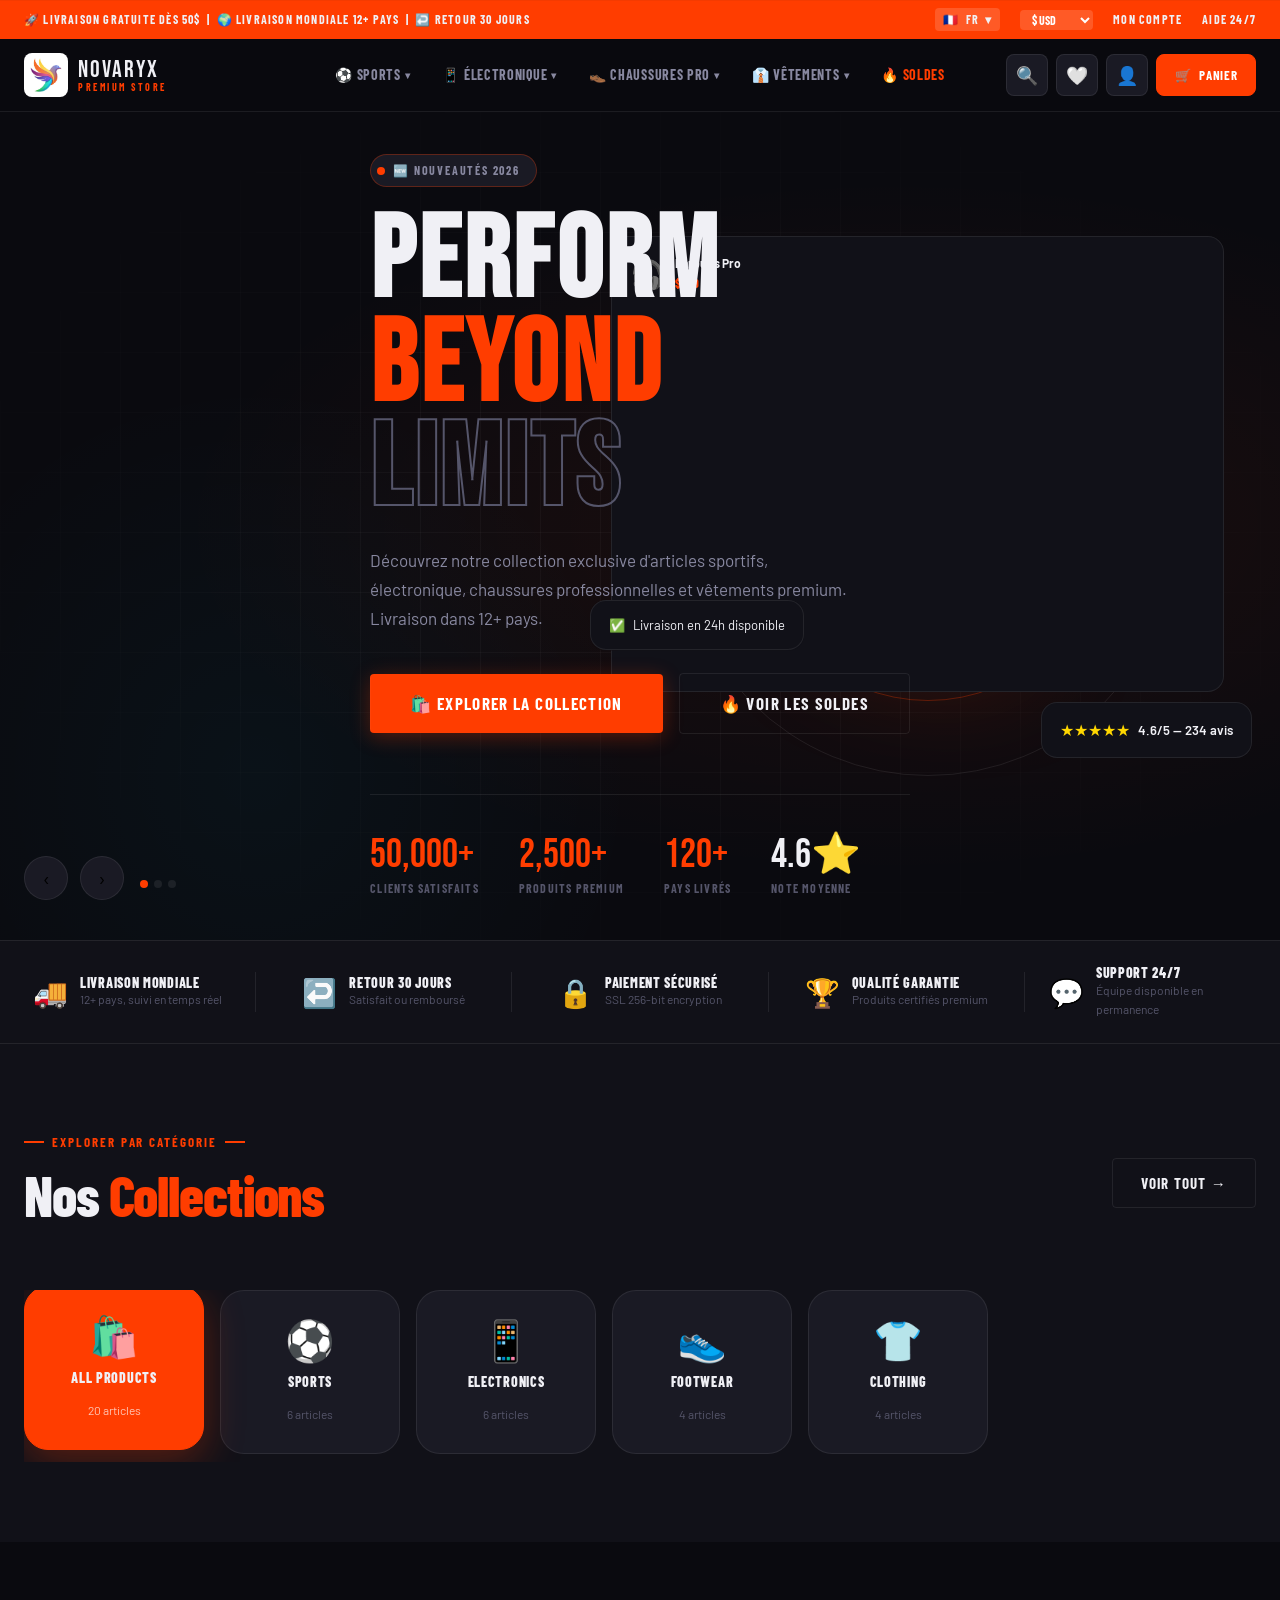
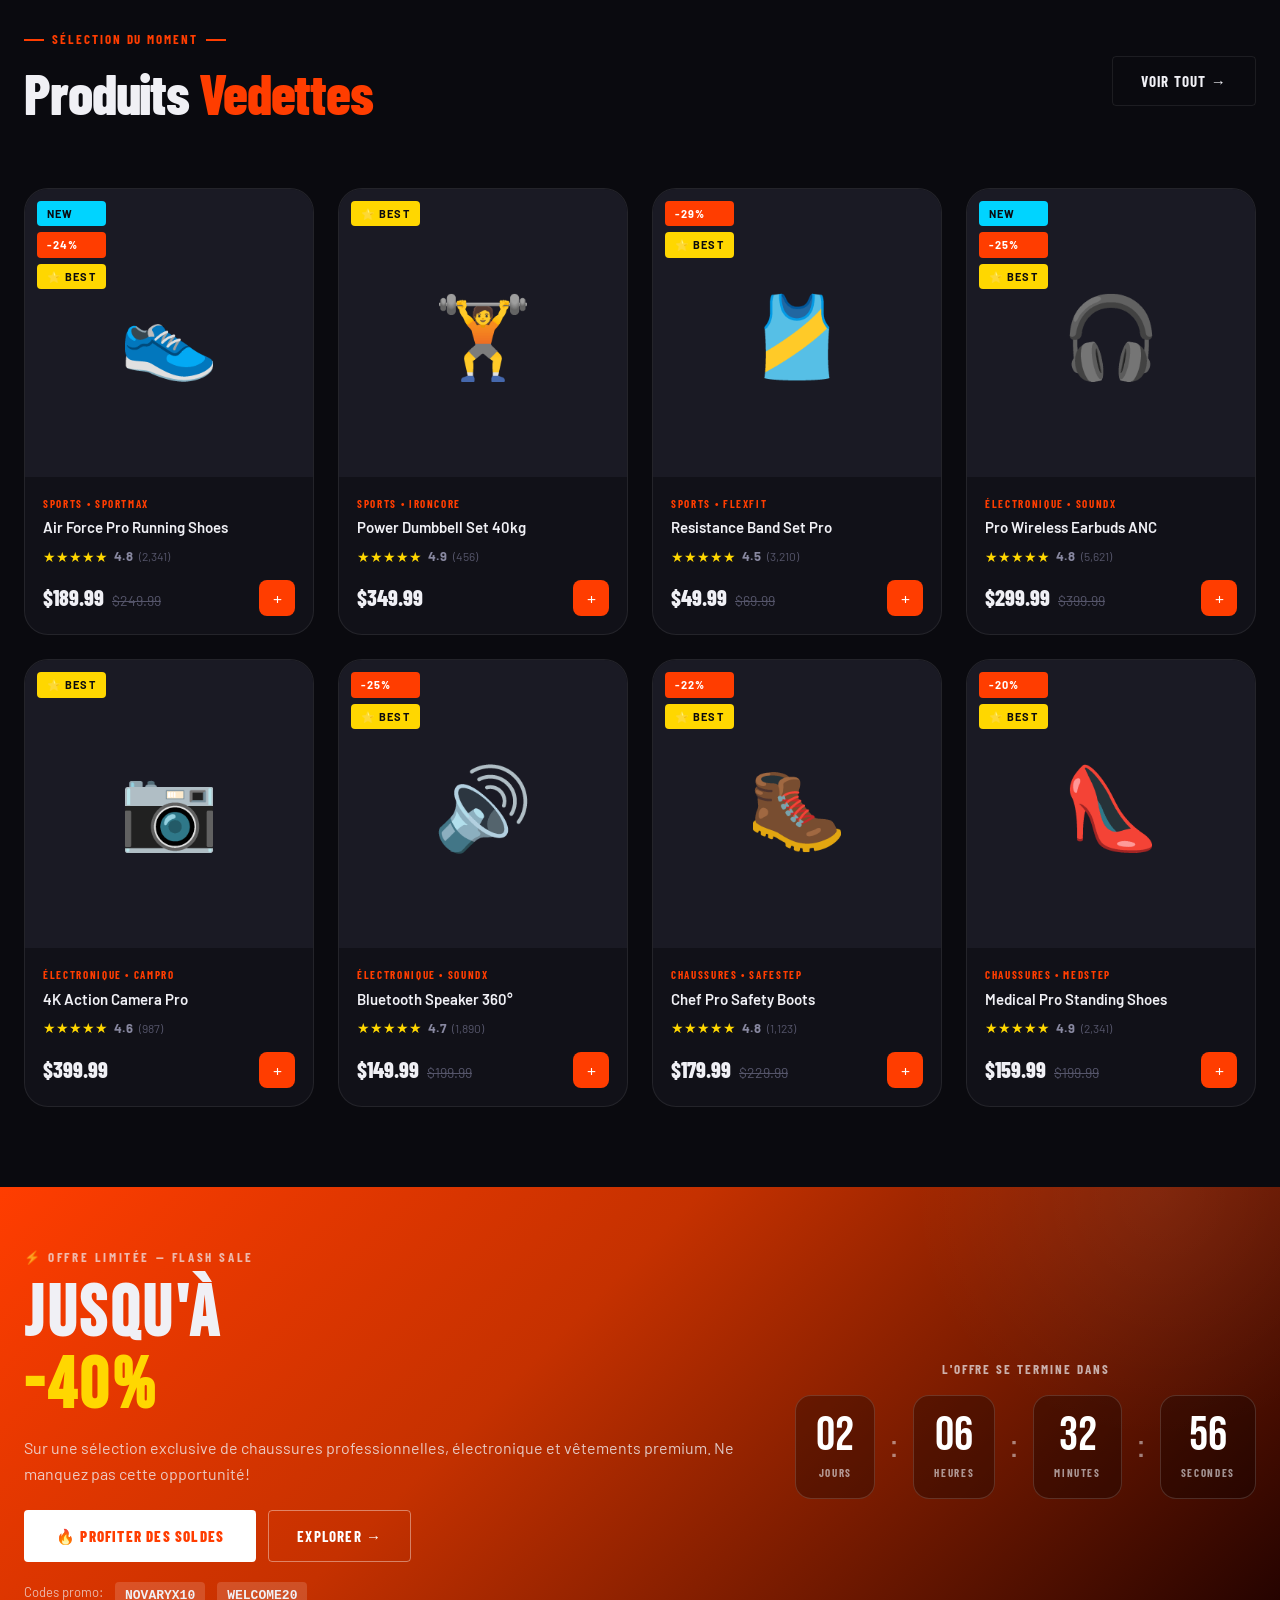
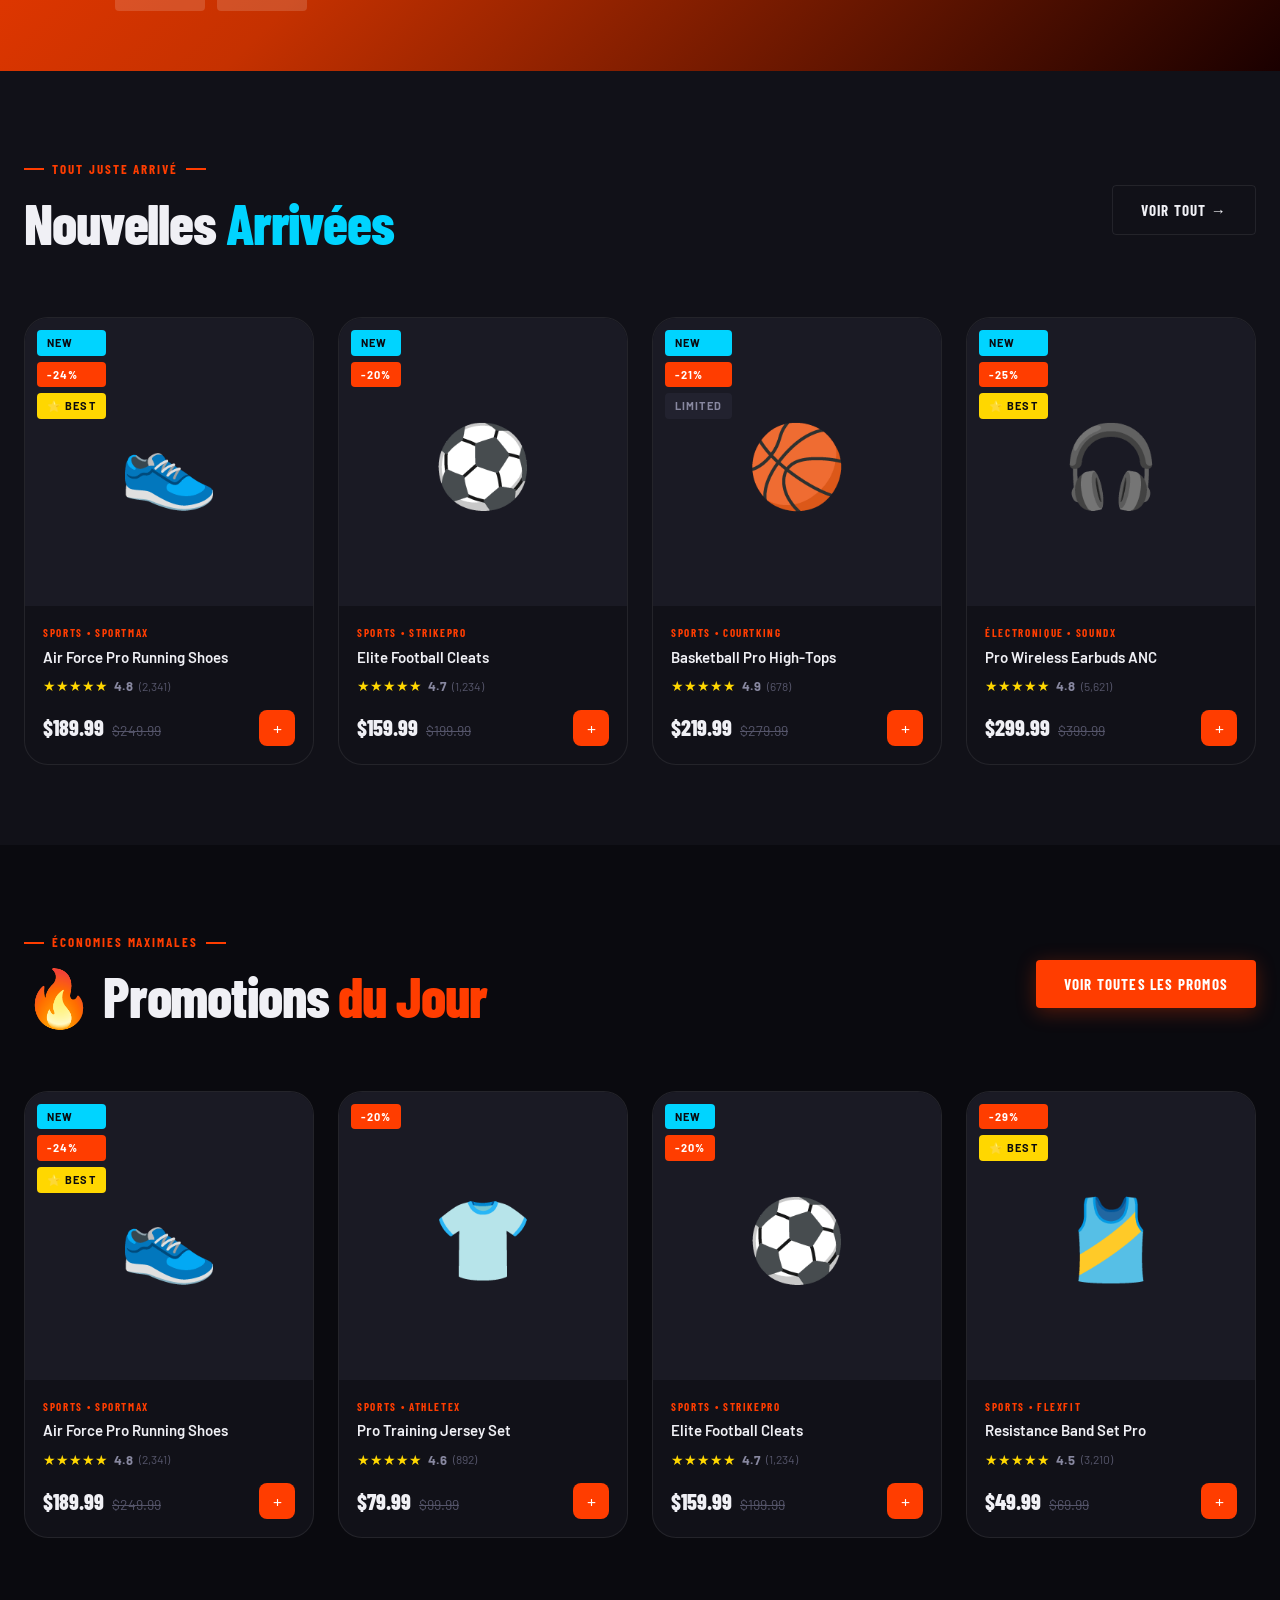
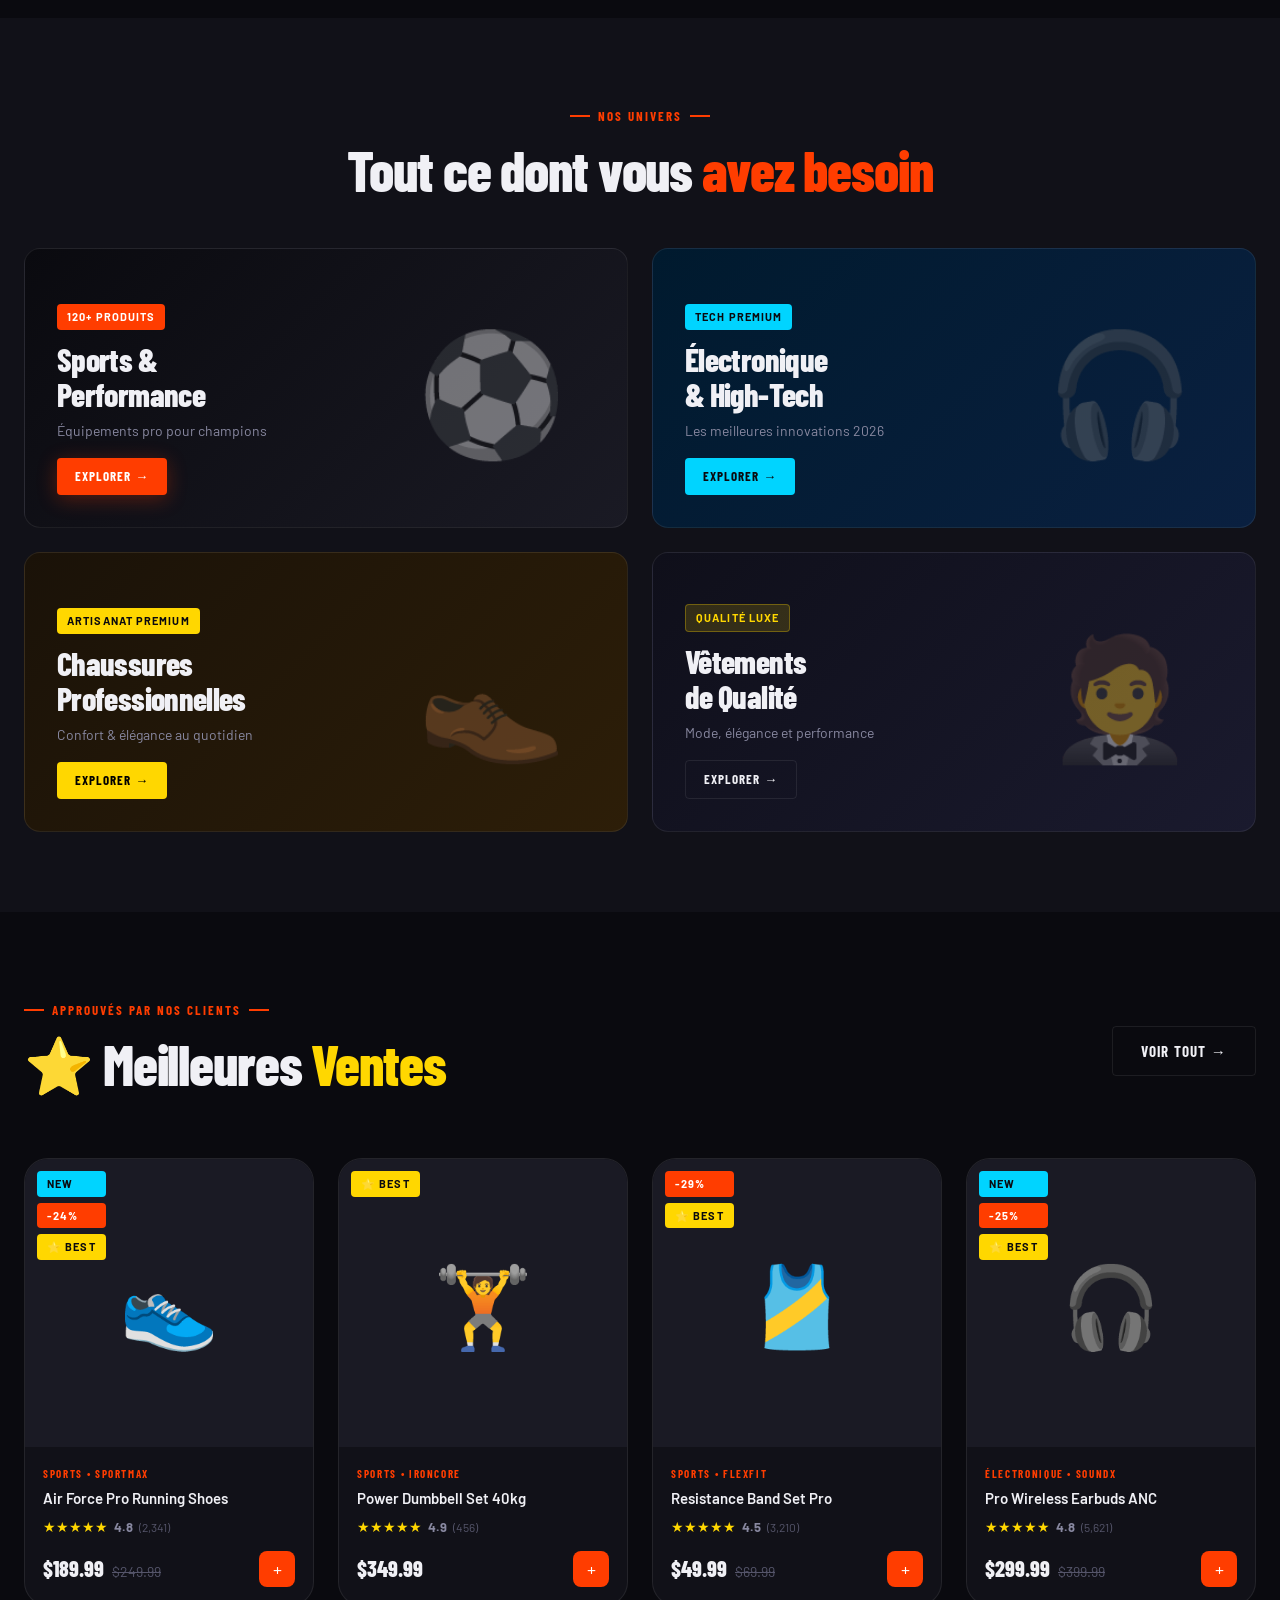
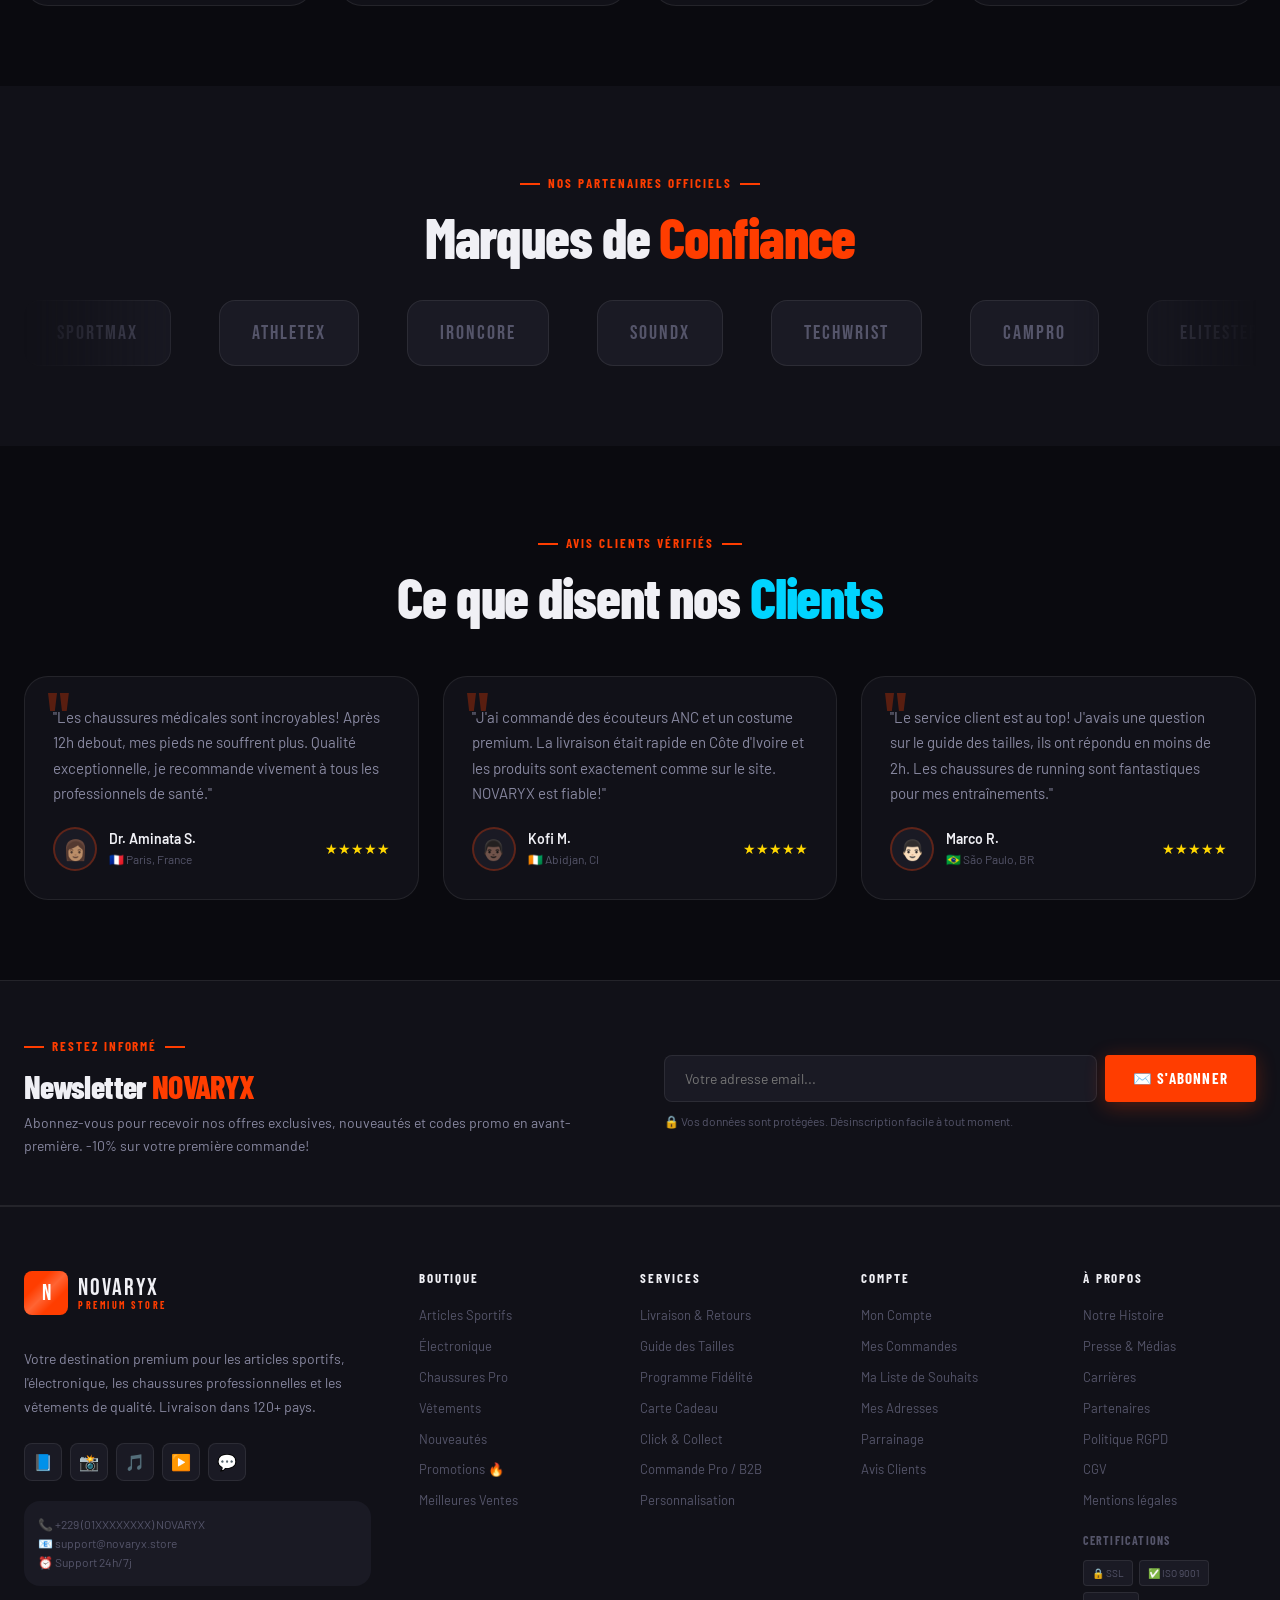
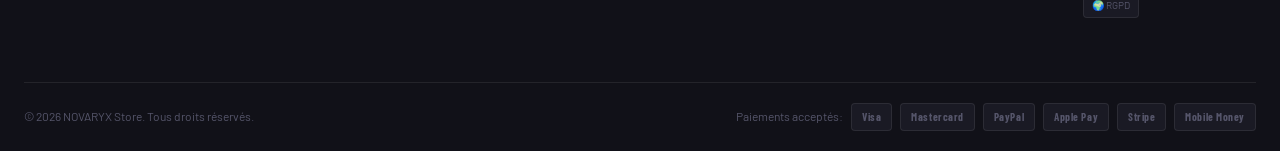
==== commit 85dc3575: "feat : ajout de logo" ====
--- a/index.html
+++ b/index.html
@@ -43,7 +43,7 @@
   <div class="container">
     <div class="header-inner">
       <a href="index.html" class="logo">
-        <div class="logo-icon"> <img src="navaryx-store.png" alt="logo de NOVARYX"></div>
+        <div class="logo-icon"> <img src="img.jpg" alt="logo de NOVARYX"></div>
         <div class="logo-text">
           <span class="logo-name">NOVARYX</span>
           <span class="logo-tagline">Premium Store</span>
